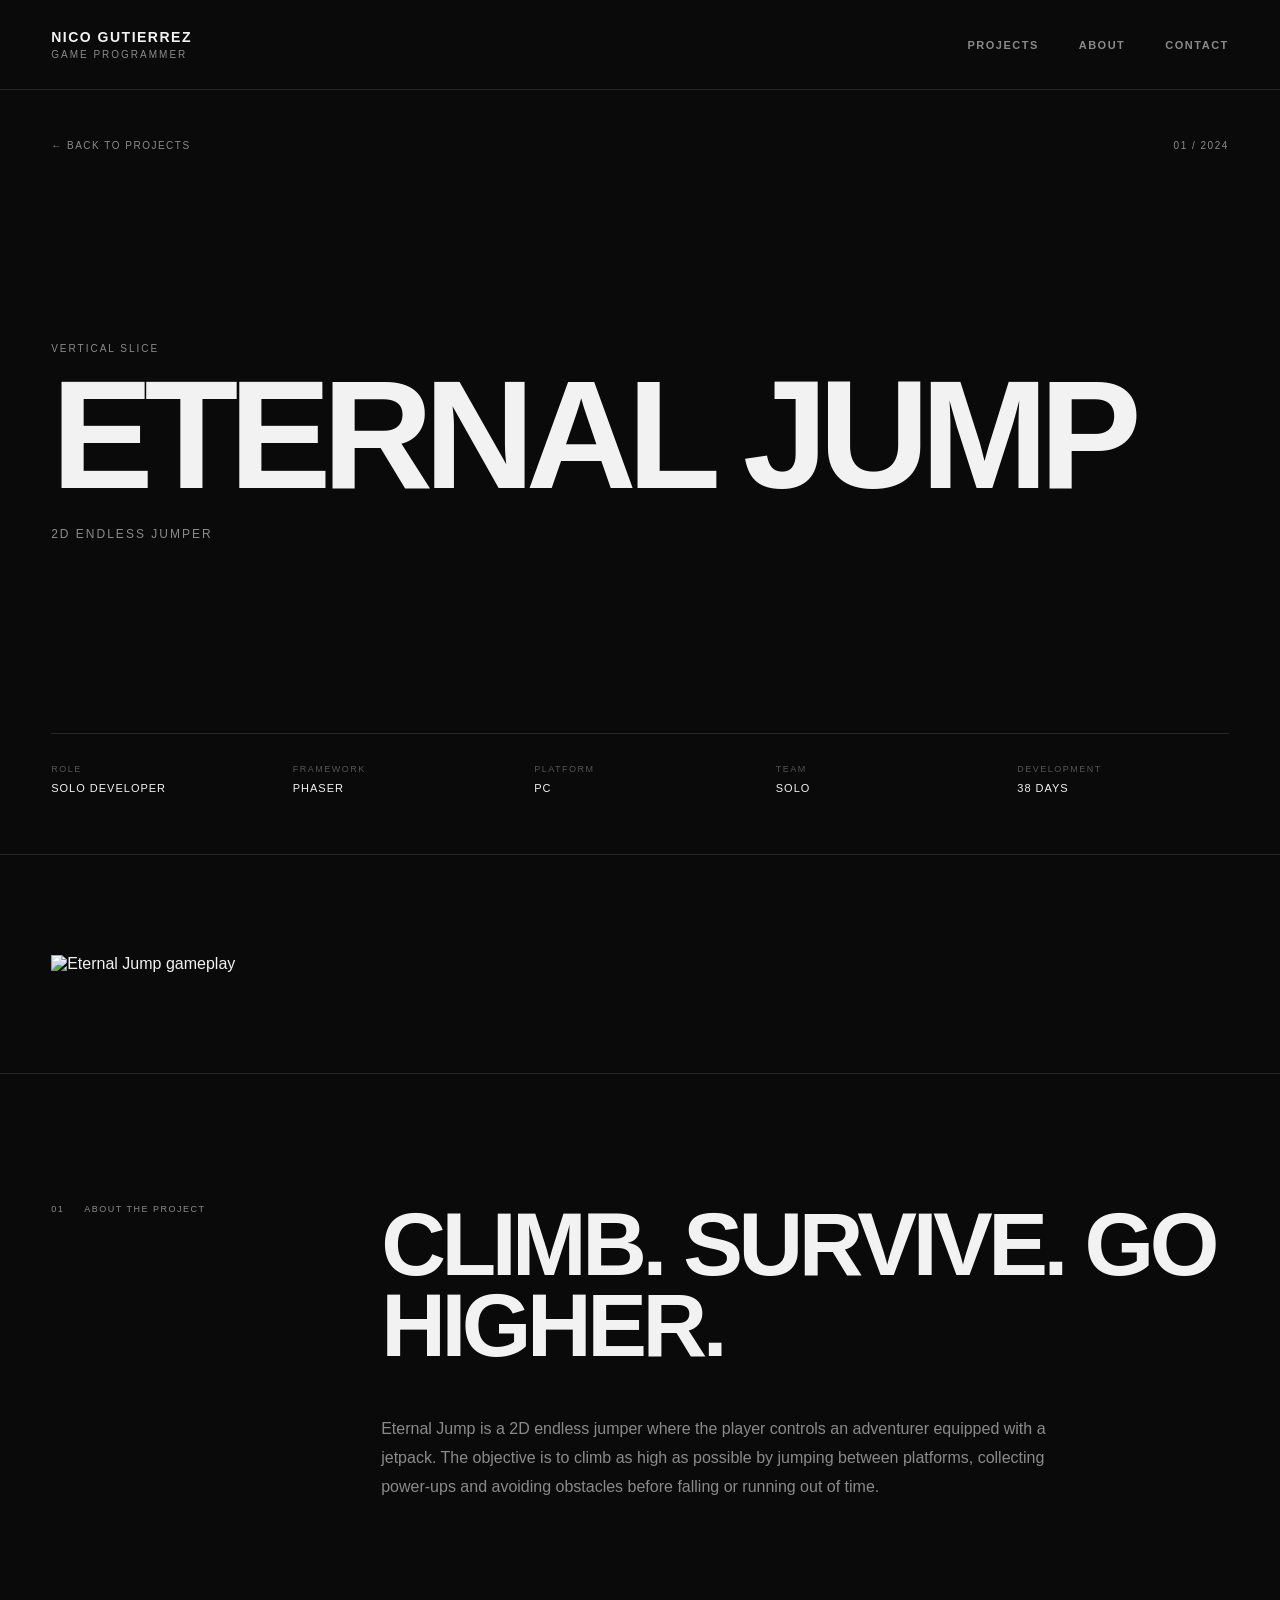
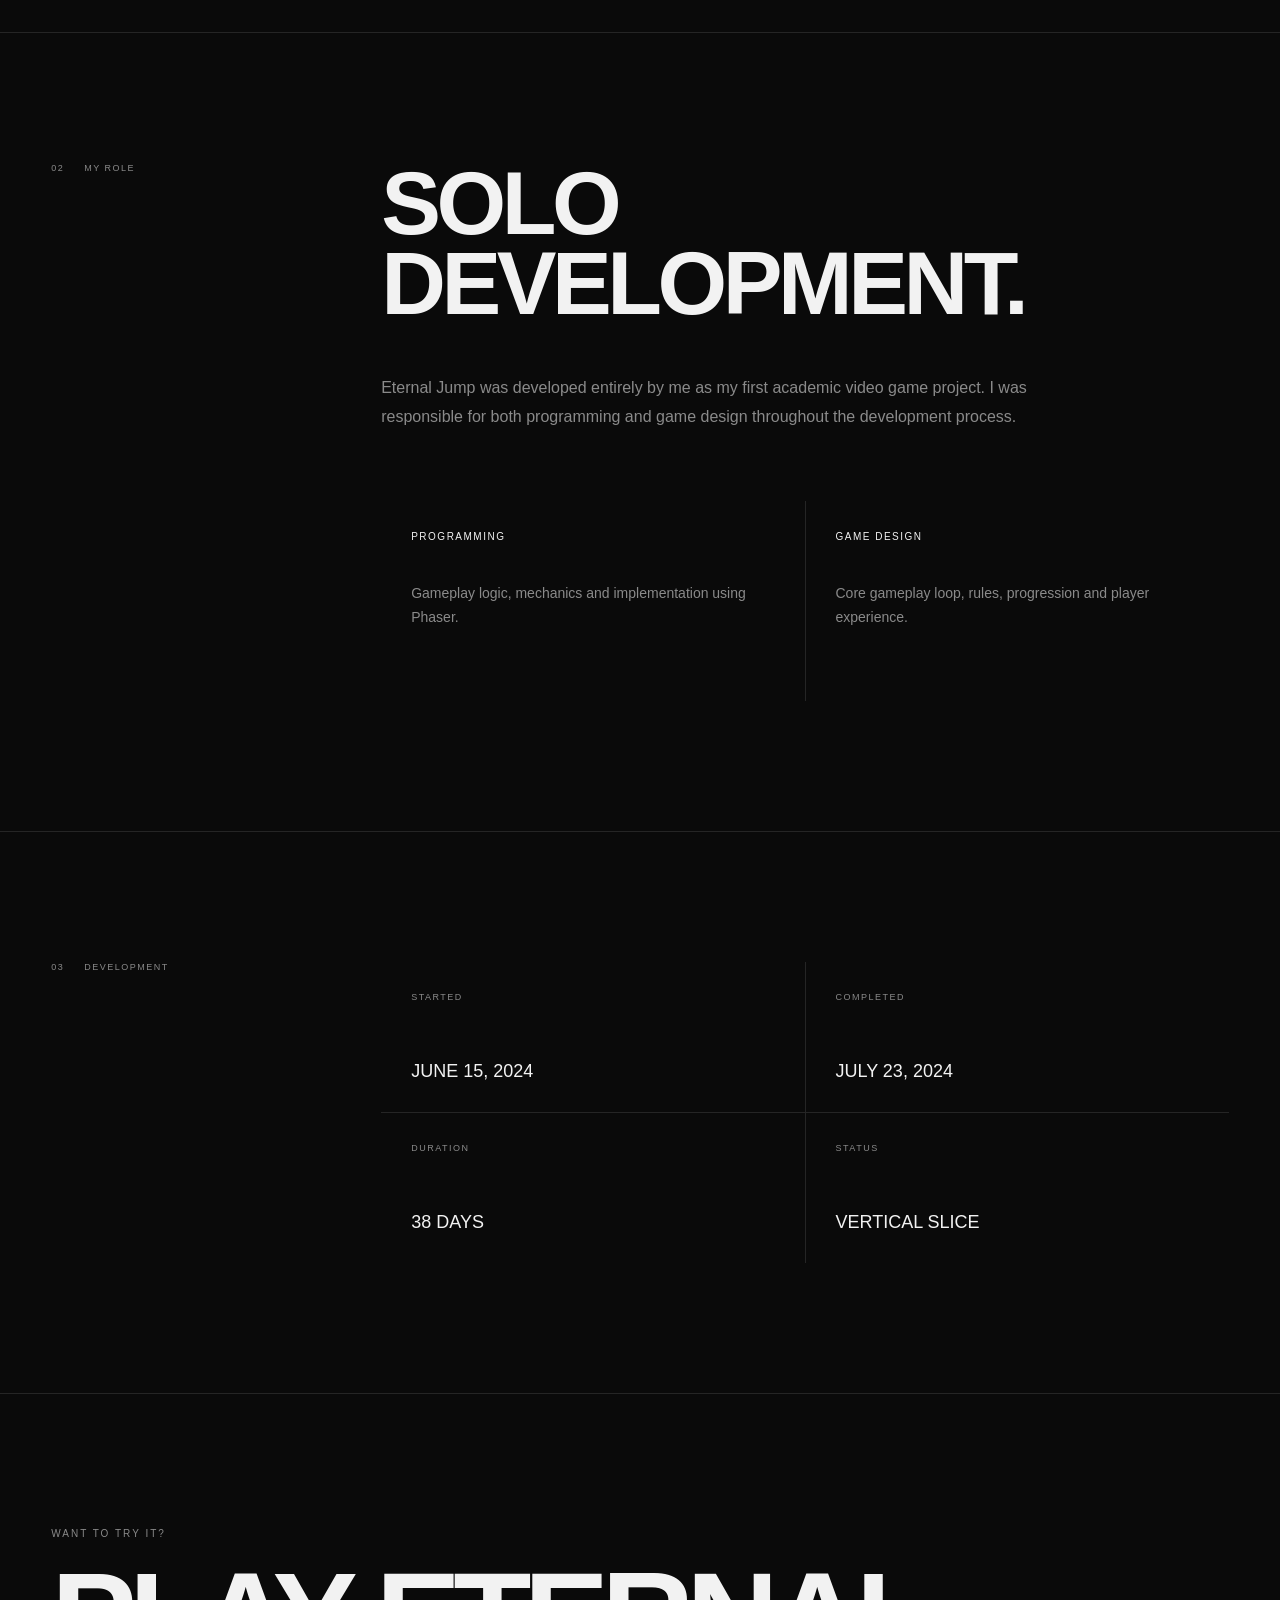
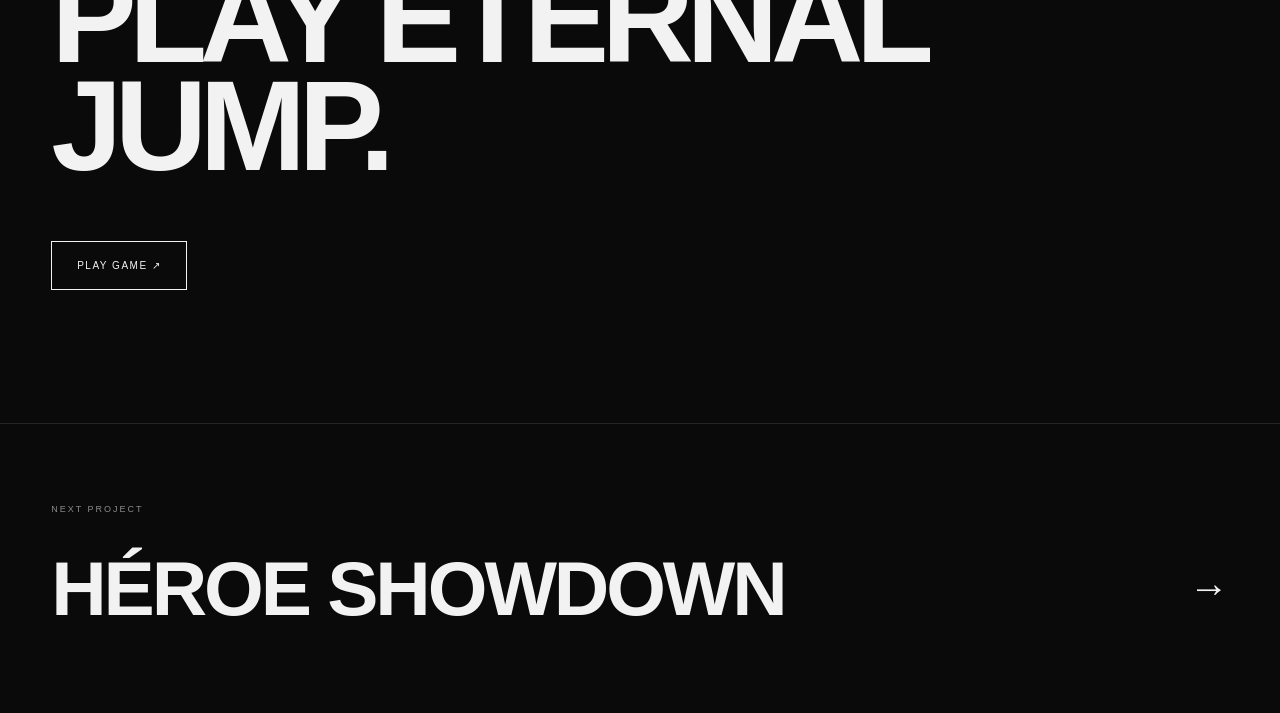
==== projects/eternal-jump.html @ d1d68da2 "Avances de diseño del portfolio" ====
<!DOCTYPE html>
<html lang="en">

<head>
    <meta charset="UTF-8">

    <meta
        name="viewport"
        content="width=device-width, initial-scale=1.0"
    >

    <meta
        name="description"
        content="Eternal Jump - 2D endless jumper developed by Nicolas Gutierrez using Phaser."
    >

    <title>Eternal Jump — Nicolas Gutierrez</title>

    <link rel="stylesheet" href="../style.css">
</head>

<body>

    <header class="header">

        <a href="../index.html#hero" class="header__brand">
            <span class="header__name">NICO GUTIERREZ</span>
            <span class="header__role">GAME PROGRAMMER</span>
        </a>

        <nav class="header__nav">
            <a href="../index.html#projects">PROJECTS</a>
            <a href="../index.html#about">ABOUT</a>
            <a href="../index.html#contact">CONTACT</a>
        </nav>

    </header>


    <main class="project-page">

        <!-- PROJECT HERO -->
        <section class="project-hero">

            <div class="project-hero__top">

                <a href="../index.html#projects" class="project-hero__back">
                    ← BACK TO PROJECTS
                </a>

                <span>01 / 2024</span>

            </div>


            <div class="project-hero__heading">

                <div class="project-hero__status">
                    VERTICAL SLICE
                </div>

                <h1>ETERNAL JUMP</h1>

                <p>
                    2D ENDLESS JUMPER
                </p>

            </div>


            <div class="project-hero__info">

                <div>
                    <span>ROLE</span>
                    <strong>SOLO DEVELOPER</strong>
                </div>

                <div>
                    <span>FRAMEWORK</span>
                    <strong>PHASER</strong>
                </div>

                <div>
                    <span>PLATFORM</span>
                    <strong>PC</strong>
                </div>

                <div>
                    <span>TEAM</span>
                    <strong>SOLO</strong>
                </div>

                <div>
                    <span>DEVELOPMENT</span>
                    <strong>38 DAYS</strong>
                </div>

            </div>

        </section>


        <!-- GAMEPLAY -->
        <section class="project-media">

            <img
                src="../images/eternal-jump.gif"
                alt="Eternal Jump gameplay"
            >

        </section>


        <!-- ABOUT -->
        <section class="project-section">

            <div class="project-section__label">
                <span>01</span>
                <p>ABOUT THE PROJECT</p>
            </div>

            <div class="project-section__content">

                <h2>
                    CLIMB.
                    SURVIVE.
                    GO HIGHER.
                </h2>

                <p>
                    Eternal Jump is a 2D endless jumper where the player
                    controls an adventurer equipped with a jetpack.
                    The objective is to climb as high as possible by
                    jumping between platforms, collecting power-ups
                    and avoiding obstacles before falling or running
                    out of time.
                </p>

            </div>

        </section>


        <!-- MY ROLE -->
        <section class="project-section">

            <div class="project-section__label">
                <span>02</span>
                <p>MY ROLE</p>
            </div>

            <div class="project-section__content">

                <h2>
                    SOLO
                    DEVELOPMENT.
                </h2>

                <p>
                    Eternal Jump was developed entirely by me as my first
                    academic video game project. I was responsible for
                    both programming and game design throughout the
                    development process.
                </p>

                <div class="project-role-grid">

                    <div class="project-role-card">
                        <span>PROGRAMMING</span>
                        <p>
                            Gameplay logic, mechanics and implementation
                            using Phaser.
                        </p>
                    </div>

                    <div class="project-role-card">
                        <span>GAME DESIGN</span>
                        <p>
                            Core gameplay loop, rules, progression and
                            player experience.
                        </p>
                    </div>

                </div>

            </div>

        </section>


        <!-- DEVELOPMENT -->
        <section class="project-section">

            <div class="project-section__label">
                <span>03</span>
                <p>DEVELOPMENT</p>
            </div>

            <div class="project-section__content">

                <div class="project-development">

                    <div>
                        <span>STARTED</span>
                        <strong>JUNE 15, 2024</strong>
                    </div>

                    <div>
                        <span>COMPLETED</span>
                        <strong>JULY 23, 2024</strong>
                    </div>

                    <div>
                        <span>DURATION</span>
                        <strong>38 DAYS</strong>
                    </div>

                    <div>
                        <span>STATUS</span>
                        <strong>VERTICAL SLICE</strong>
                    </div>

                </div>

            </div>

        </section>


        <!-- PLAY -->
        <section class="project-play">

            <span>WANT TO TRY IT?</span>

            <h2>
                PLAY
                ETERNAL JUMP.
            </h2>

            <a
                href="https://nicogutierrez01.github.io/TpFinal-Eternal-Jump/"
                class="project-play__button"
                target="_blank"
                rel="noopener noreferrer"
            >
                PLAY GAME ↗
            </a>

        </section>


        <!-- NEXT PROJECT -->
        <section class="project-next">

            <span>NEXT PROJECT</span>

            <a href="hero-showdown.html">
                <strong>HÉROE SHOWDOWN</strong>
                <span>→</span>
            </a>

        </section>

    </main>


    <script src="../script.js"></script>

</body>

</html>
---- style.css ----
* {
    margin: 0;
    padding: 0;
    box-sizing: border-box;
}

html { 
    scroll-behavior: smooth;
}

img,
video {
    display: block;
    max-width: 100%;
}

a {
    color: inherit;
    text-decoration: none;
}

button,
input,
textarea {
    font: inherit;
}

:root {
    --color-bg: #0a0a0a;
    --color-text: #f2f2f2;
    --color-muted: #8a8a8a;
    --color-line: #252525;
}

/* BODY */

body {
    min-height: 100vh;

    background-color: var(--color-bg);
    color: var(--color-text);

    font-family: Arial, Helvetica, sans-serif;
}


/* HEADER */

.header {
    position: fixed;
    top: 0;
    left: 0;

    width: 100%;
    height: 90px;

    display: flex;
    justify-content: space-between;
    align-items: center;

    padding: 0 4vw;

    background-color: rgba(10, 10, 10, 0.9);

    border-bottom: 1px solid var(--color-line);

    z-index: 1000;
}


/* BRAND */

.header__brand {
    display: flex;
    flex-direction: column;

    gap: 4px;
}

.header__name {
    font-size: 14px;
    font-weight: 700;

    letter-spacing: 1.5px;
}

.header__role {
    font-size: 10px;

    color: var(--color-muted);

    letter-spacing: 2px;
}


/* NAVIGATION */

.header__nav {
    display: flex;
    align-items: center;

    gap: 40px;
}

.header__nav a {
    position: relative;

    font-size: 11px;
    font-weight: 600;

    letter-spacing: 1.5px;

    color: var(--color-muted);

    transition:
        color 0.25s ease;
}

.header__nav a:hover {
    color: var(--color-text);
}

.header__nav a::after {
    content: "";

    position: absolute;

    left: 0;
    bottom: -8px;

    width: 0;
    height: 1px;

    background-color: var(--color-text);

    transition: width 0.25s ease;
}

.header__nav a:hover::after {
    width: 100%;
}

/* HERO */

.hero {
    min-height: 100vh;

    display: flex;
    flex-direction: column;
    justify-content: space-between;

    padding: 130px 4vw 40px;
}


/* HERO TOP */

.hero__top {
    display: flex;
    justify-content: space-between;
    align-items: center;

    font-size: 10px;
    letter-spacing: 1.5px;

    color: var(--color-muted);
}

.hero__status {
    display: flex;
    align-items: center;

    gap: 8px;
}

.hero__status-dot {
    width: 6px;
    height: 6px;

    border-radius: 50%;

    background-color: #ffffff;
}


/* HERO MAIN */

.hero__main {
    display: flex;
    flex-direction: column;

    gap: 18px;
}

.hero__intro {
    font-size: 11px;

    letter-spacing: 2px;

    color: var(--color-muted);
}

.hero__title {
    display: flex;
    flex-direction: column;

    font-size: clamp(70px, 12vw, 180px);

    font-weight: 700;

    line-height: 0.82;

    letter-spacing: -0.06em;
}

.hero__title span {
    display: block;
}


/* HERO BOTTOM */

.hero__bottom {
    display: flex;
    justify-content: space-between;
    align-items: flex-end;

    gap: 40px;
}

.hero__description {
    max-width: 420px;

    font-size: 14px;
    line-height: 1.6;

    color: var(--color-muted);
}

.hero__scroll {
    display: flex;
    align-items: center;

    gap: 14px;

    font-size: 11px;
    font-weight: 600;

    letter-spacing: 1.5px;
}

.hero__arrow {
    font-size: 18px;

    transition: transform 0.25s ease;
}

.hero__scroll:hover .hero__arrow {
    transform: translateY(5px);
}

/* PROJECTS */

.projects {
    padding: 140px 4vw;
}

.projects__header {
    max-width: 800px;

    margin-bottom: 120px;
}

.projects__header > span {
    display: block;

    margin-bottom: 20px;

    font-size: 10px;

    letter-spacing: 2px;

    color: var(--color-muted);
}

.projects__header h2 {
    font-size: clamp(50px, 8vw, 120px);

    line-height: 0.9;

    letter-spacing: -0.05em;

    margin-bottom: 35px;
}

.projects__header p {
    max-width: 560px;

    font-size: 15px;

    line-height: 1.7;

    color: var(--color-muted);
}


/* TIMELINE */

.timeline {
    position: relative;

    max-width: 1500px;

    margin: 0 auto;
}


/* YEAR */

.timeline__year {
    display: grid;

    grid-template-columns: 180px 1fr;

    align-items: end;

    margin: 120px 0 50px;

    padding-bottom: 20px;

    border-bottom: 1px solid var(--color-line);
}

.timeline__year:first-child {
    margin-top: 0;
}

.timeline__year span {
    font-size: 42px;

    font-weight: 700;

    letter-spacing: -0.04em;
}

.timeline__year p {
    font-size: 10px;

    letter-spacing: 2px;

    color: var(--color-muted);
}


/* PROJECT */

.project {
    position: relative;

    display: grid;

    grid-template-columns: 180px 1fr;

    padding-bottom: 100px;
}


/* LINE */

.project__line {
    position: relative;

    display: flex;

    justify-content: center;
}

.project__line::after {
    content: "";

    position: absolute;

    top: 0;

    width: 1px;
    height: 100%;

    background-color: var(--color-line);
}

.project__dot {
    position: relative;

    z-index: 2;

    width: 9px;
    height: 9px;

    margin-top: 6px;

    border-radius: 50%;

    background-color: var(--color-text);
}


/* CONTENT */

.project__content {
    padding-left: 50px;
}

.project__meta {
    display: flex;

    justify-content: space-between;

    align-items: center;

    margin-bottom: 20px;

    font-size: 10px;

    letter-spacing: 1.5px;

    color: var(--color-muted);
}

.project__title {
    font-size: clamp(45px, 7vw, 110px);

    line-height: 0.9;

    letter-spacing: -0.05em;

    margin-bottom: 25px;
}

.project__info {
    display: flex;

    gap: 30px;

    margin-bottom: 35px;

    font-size: 11px;

    letter-spacing: 1.4px;

    color: var(--color-muted);
}


/* PREVIEW */

.project__preview {
    position: relative;

    overflow: hidden;

    width: 100%;

    aspect-ratio: 16 / 7;

    margin-bottom: 25px;

    background-color: #111111;
}

.project__placeholder {
    width: 100%;
    height: 100%;

    display: flex;

    align-items: center;
    justify-content: center;

    font-size: 11px;

    letter-spacing: 2px;

    color: #444444;

    transition:
        transform 0.5s ease,
        background-color 0.5s ease;
}

.project:hover .project__placeholder {
    transform: scale(1.02);

    background-color: #151515;
}

.project__preview img {
    width: 100%;
    height: 100%;

    object-fit: cover;

    transition: transform 0.6s ease;
}

.project:hover .project__preview img {
    transform: scale(1.025);
}

/* PROJECT LINK */

.project__link {
    display: inline-flex;

    align-items: center;

    gap: 12px;

    font-size: 11px;

    font-weight: 600;

    letter-spacing: 1.5px;
}

.project__link span {
    transition: transform 0.25s ease;
}

.project__link:hover span {
    transform: translate(4px, -4px);
}

/* PROJECT FOOTER */

.project__footer {
    display: flex;

    justify-content: space-between;
    align-items: flex-end;

    gap: 40px;
}

.project__details {
    display: flex;

    gap: 40px;
}

.project__details span {
    display: flex;
    flex-direction: column;

    gap: 7px;

    font-size: 10px;

    letter-spacing: 1px;

    color: var(--color-muted);
}

.project__details strong {
    font-size: 9px;

    font-weight: 500;

    letter-spacing: 1.5px;

    color: #555555;
}


/* ACTIVE PROJECT */

.project__status {
    display: flex;

    align-items: center;

    gap: 8px;
}

.project__status-dot {
    width: 6px;
    height: 6px;

    border-radius: 50%;

    background-color: var(--color-text);

    animation: project-status 1.8s infinite;
}

@keyframes project-status {

    0%,
    100% {
        opacity: 1;
    }

    50% {
        opacity: 0.3;
    }

}

/* =========================================================
   PROJECT PAGE
========================================================= */

.project-page {
    padding-top: 90px;
}


/* PROJECT HERO */

.project-hero {
    min-height: 85vh;

    display: flex;
    flex-direction: column;
    justify-content: space-between;

    padding: 50px 4vw 60px;

    border-bottom: 1px solid var(--color-line);
}

.project-hero__top {
    display: flex;
    justify-content: space-between;
    align-items: center;

    font-size: 10px;
    letter-spacing: 1.5px;

    color: var(--color-muted);
}

.project-hero__back {
    transition: color 0.25s ease;
}

.project-hero__back:hover {
    color: var(--color-text);
}


/* TITLE */

.project-hero__heading {
    margin: 100px 0;
}

.project-hero__status {
    margin-bottom: 20px;

    font-size: 10px;
    letter-spacing: 2px;

    color: var(--color-muted);
}

.project-hero__heading h1 {
    max-width: 1400px;

    font-size: clamp(70px, 12vw, 190px);

    line-height: 0.8;

    letter-spacing: -0.06em;
}

.project-hero__heading p {
    margin-top: 30px;

    font-size: 12px;

    letter-spacing: 2px;

    color: var(--color-muted);
}


/* PROJECT INFO */

.project-hero__info {
    display: grid;

    grid-template-columns: repeat(5, 1fr);

    gap: 30px;

    padding-top: 30px;

    border-top: 1px solid var(--color-line);
}

.project-hero__info div {
    display: flex;
    flex-direction: column;

    gap: 8px;
}

.project-hero__info span {
    font-size: 9px;

    letter-spacing: 1.5px;

    color: #555555;
}

.project-hero__info strong {
    font-size: 11px;

    font-weight: 500;

    letter-spacing: 1px;
}


/* GAMEPLAY */

.project-media {
    padding: 100px 4vw;
}

.project-media img {
    width: 100%;

    max-height: 850px;

    object-fit: cover;
}


/* CONTENT SECTIONS */

.project-section {
    display: grid;

    grid-template-columns: 250px 1fr;

    gap: 80px;

    padding: 130px 4vw;

    border-top: 1px solid var(--color-line);
}

.project-section__label {
    display: flex;

    gap: 20px;

    font-size: 9px;

    letter-spacing: 1.5px;

    color: var(--color-muted);
}

.project-section__content {
    max-width: 1000px;
}

.project-section__content h2 {
    max-width: 900px;

    margin-bottom: 50px;

    font-size: clamp(45px, 7vw, 110px);

    line-height: 0.9;

    letter-spacing: -0.05em;
}

.project-section__content > p {
    max-width: 700px;

    font-size: 16px;

    line-height: 1.8;

    color: var(--color-muted);
}


/* ROLE */

.project-role-grid {
    display: grid;

    grid-template-columns: repeat(2, 1fr);

    gap: 1px;

    margin-top: 70px;

    background-color: var(--color-line);
}

.project-role-card {
    min-height: 200px;

    padding: 30px;

    background-color: var(--color-bg);
}

.project-role-card span {
    display: block;

    margin-bottom: 40px;

    font-size: 10px;

    letter-spacing: 1.5px;
}

.project-role-card p {
    max-width: 350px;

    font-size: 14px;

    line-height: 1.7;

    color: var(--color-muted);
}


/* DEVELOPMENT INFO */

.project-development {
    display: grid;

    grid-template-columns: repeat(2, 1fr);

    gap: 1px;

    background-color: var(--color-line);
}

.project-development div {
    min-height: 150px;

    display: flex;
    flex-direction: column;
    justify-content: space-between;

    padding: 30px;

    background-color: var(--color-bg);
}

.project-development span {
    font-size: 9px;

    letter-spacing: 1.5px;

    color: var(--color-muted);
}

.project-development strong {
    font-size: 18px;

    font-weight: 500;
}


/* PLAY */

.project-play {
    min-height: 70vh;

    display: flex;
    flex-direction: column;
    justify-content: center;
    align-items: flex-start;

    padding: 120px 4vw;

    border-top: 1px solid var(--color-line);
}

.project-play > span:first-child {
    margin-bottom: 25px;

    font-size: 10px;

    letter-spacing: 2px;

    color: var(--color-muted);
}

.project-play h2 {
    max-width: 1000px;

    margin-bottom: 60px;

    font-size: clamp(60px, 10vw, 150px);

    line-height: 0.85;

    letter-spacing: -0.06em;
}

.project-play__button {
    display: inline-flex;

    padding: 18px 25px;

    border: 1px solid var(--color-text);

    font-size: 10px;

    letter-spacing: 1.5px;
}

.project-play__button--disabled {
    color: var(--color-muted);

    border-color: var(--color-line);

    cursor: default;
}


/* NEXT PROJECT */

.project-next {
    padding: 80px 4vw;

    border-top: 1px solid var(--color-line);
}

.project-next > span {
    display: block;

    margin-bottom: 30px;

    font-size: 9px;

    letter-spacing: 2px;

    color: var(--color-muted);
}

.project-next a {
    display: flex;

    justify-content: space-between;
    align-items: center;
}

.project-next strong {
    font-size: clamp(35px, 6vw, 90px);

    font-weight: 600;

    letter-spacing: -0.04em;
}

.project-next a > span {
    font-size: 40px;

    transition: transform 0.3s ease;
}

.project-next a:hover > span {
    transform: translateX(10px);
}

/* =========================================================
   PROJECT TEAM
========================================================= */

.project-team {
    margin-top: 60px;

    border-top: 1px solid var(--color-line);
}

.project-team__member {
    display: flex;
    justify-content: space-between;
    align-items: center;

    gap: 30px;

    padding: 30px 0;

    border-bottom: 1px solid var(--color-line);
}

.project-team__member span {
    font-size: 14px;

    font-weight: 600;

    letter-spacing: 1px;
}

.project-team__member p {
    font-size: 11px;

    letter-spacing: 1.2px;

    color: var(--color-muted);
}


/* =========================================================
   PROJECT VIDEO
========================================================= */

.project-video {
    width: 100%;

    aspect-ratio: 16 / 9;

    overflow: hidden;

    background-color: #111111;
}

.project-video__placeholder {
    width: 100%;
    height: 100%;

    display: flex;

    align-items: center;
    justify-content: center;

    font-size: 11px;

    letter-spacing: 2px;

    color: #444444;
}

.project-video iframe {
    width: 100%;
    height: 100%;

    border: 0;
}

/* =========================================================
   ACTIVE PROJECT
========================================================= */

.project-hero__status--active {
    display: flex;
    align-items: center;

    gap: 10px;
}


/* OUT-VOID DEVELOPMENT PREVIEW */

.project-coming-soon {
    min-height: 600px;

    display: flex;
    flex-direction: column;
    justify-content: center;

    padding: 6vw;

    border: 1px solid var(--color-line);

    background-color: #0d0d0d;
}

.project-coming-soon > span {
    margin-bottom: 30px;

    font-size: 10px;

    letter-spacing: 2px;

    color: var(--color-muted);
}

.project-coming-soon h2 {
    max-width: 1000px;

    margin-bottom: 40px;

    font-size: clamp(55px, 9vw, 140px);

    line-height: 0.85;

    letter-spacing: -0.06em;
}

.project-coming-soon p {
    max-width: 550px;

    font-size: 15px;

    line-height: 1.7;

    color: var(--color-muted);
}

/* =========================================================
   ABOUT
========================================================= */

.about {
    padding: 150px 4vw;

    border-top: 1px solid var(--color-line);
}


/* HEADER */

.about__header {
    margin-bottom: 120px;
}

.about__header > span {
    display: block;

    margin-bottom: 25px;

    font-size: 10px;

    letter-spacing: 2px;

    color: var(--color-muted);
}

.about__header h2 {
    max-width: 1200px;

    font-size: clamp(55px, 9vw, 140px);

    line-height: 0.85;

    letter-spacing: -0.06em;
}


/* CONTENT */

.about__content {
    display: grid;

    grid-template-columns: minmax(300px, 0.8fr) minmax(500px, 1.2fr);

    gap: 120px;
}


/* INTRO */

.about__intro {
    display: flex;

    flex-direction: column;

    gap: 30px;
}

.about__intro p {
    max-width: 600px;

    font-size: 16px;

    line-height: 1.8;

    color: var(--color-muted);
}

.about__intro p:first-child {
    font-size: 24px;

    line-height: 1.5;

    color: var(--color-text);
}


/* DETAILS */

.about__details {
    border-top: 1px solid var(--color-line);
}

.about__detail {
    display: grid;

    grid-template-columns: 140px 1fr;

    gap: 40px;

    padding: 30px 0;

    border-bottom: 1px solid var(--color-line);
}

.about__detail span {
    font-size: 9px;

    letter-spacing: 1.5px;

    color: var(--color-muted);
}

.about__detail strong {
    max-width: 600px;

    font-size: 13px;

    font-weight: 500;

    line-height: 1.6;

    letter-spacing: 1px;
}

/* =========================================================
   CONTACT
========================================================= */

.contact {
    padding: 150px 4vw 80px;

    border-top: 1px solid var(--color-line);
}


/* TOP */

.contact__top {
    max-width: 1200px;

    margin-bottom: 120px;
}

.contact__top > span {
    display: block;

    margin-bottom: 25px;

    font-size: 10px;

    letter-spacing: 2px;

    color: var(--color-muted);
}

.contact__top h2 {
    max-width: 1200px;

    margin-bottom: 40px;

    font-size: clamp(65px, 11vw, 170px);

    line-height: 0.82;

    letter-spacing: -0.06em;
}

.contact__top p {
    max-width: 500px;

    font-size: 15px;

    line-height: 1.7;

    color: var(--color-muted);
}


/* LINKS */

.contact__links {
    border-top: 1px solid var(--color-line);
}

.contact__link {
    display: grid;

    grid-template-columns: 150px 1fr auto;

    align-items: center;

    gap: 40px;

    padding: 35px 0;

    border-bottom: 1px solid var(--color-line);
}

.contact__link > span:first-child {
    font-size: 9px;

    letter-spacing: 1.5px;

    color: var(--color-muted);
}

.contact__link strong {
    font-size: clamp(18px, 2vw, 30px);

    font-weight: 500;

    letter-spacing: -0.02em;
}

.contact__arrow {
    font-size: 22px;

    transition: transform 0.25s ease;
}

.contact__link:hover .contact__arrow {
    transform: translate(5px, -5px);
}

/* =========================================================
   FOOTER
========================================================= */

.footer {
    display: flex;
    justify-content: space-between;
    align-items: center;

    gap: 30px;

    padding: 30px 4vw;

    border-top: 1px solid var(--color-line);

    font-size: 9px;

    letter-spacing: 1.5px;

    color: var(--color-muted);
}

.footer a {
    transition: color 0.25s ease;
}

.footer a:hover {
    color: var(--color-text);
}

@media (max-width: 768px) {

    .header {
        height: 75px;

        padding: 0 20px;
    }

    .header__nav {
        gap: 18px;
    }

    .header__nav a {
        font-size: 9px;
    }

    .header__role {
        display: none;
    }


    /* HERO */

    .hero {
        padding: 110px 20px 30px;
    }

    .hero__top {
        font-size: 8px;
    }

    .hero__title {
        font-size: clamp(58px, 18vw, 100px);

        line-height: 0.88;
    }

    .hero__bottom {
        flex-direction: column;
        align-items: flex-start;

        gap: 30px;
    }

    .projects {
    padding: 100px 20px;
    }

    .projects__header {
        margin-bottom: 80px;
    }

    .timeline__year {
        grid-template-columns: 80px 1fr;

        margin-top: 90px;
    }

    .timeline__year span {
        font-size: 28px;
    }

    .project {
        grid-template-columns: 40px 1fr;

        padding-bottom: 80px;
    }

    .project__content {
        padding-left: 20px;
    }

    .project__meta {
        gap: 15px;
    }

    .project__title {
        font-size: clamp(42px, 14vw, 80px);
    }

    .project__info {
        flex-direction: column;

        gap: 8px;
    }

    .project__preview {
        aspect-ratio: 16 / 9;
    }

    /* PROJECT PAGE */

    .project-page {
        padding-top: 75px;
    }

    .project-hero {
        min-height: auto;

        padding: 40px 20px;
    }

    .project-hero__heading {
        margin: 100px 0;
    }

    .project-hero__heading h1 {
        font-size: clamp(60px, 18vw, 110px);
    }

    .project-hero__info {
        grid-template-columns: repeat(2, 1fr);

        gap: 30px;
    }

    .project-media {
        padding: 60px 20px;
    }

    .project-section {
        grid-template-columns: 1fr;

        gap: 50px;

        padding: 90px 20px;
    }

    .project-role-grid {
        grid-template-columns: 1fr;
    }

    .project-development {
        grid-template-columns: 1fr;
    }

    .project-play {
        padding: 100px 20px;
    }

    .project-next {
        padding: 60px 20px;
    }

    .project-team__member {
    flex-direction: column;
    align-items: flex-start;

    gap: 10px;
    }

    .project-coming-soon {
    min-height: 450px;

    padding: 40px 25px;
    }

    /* ABOUT */

    .about {
        padding: 100px 20px;
    }

    .about__header {
        margin-bottom: 70px;
    }

    .about__content {
        grid-template-columns: 1fr;

        gap: 70px;
    }

    .about__intro p:first-child {
        font-size: 20px;
    }

    .about__detail {
        grid-template-columns: 1fr;

        gap: 12px;
    }

    /* CONTACT */

    .contact {
        padding: 100px 20px 60px;
    }

    .contact__top {
        margin-bottom: 70px;
    }

    .contact__link {
        grid-template-columns: 1fr auto;

        gap: 10px 20px;

        padding: 25px 0;
    }

    .contact__link > span:first-child {
        grid-column: 1 / -1;
    }

    .contact__link strong {
        font-size: 18px;
    }
    
    .footer {
    flex-direction: column;

    align-items: flex-start;

    padding: 30px 20px;
    }
}
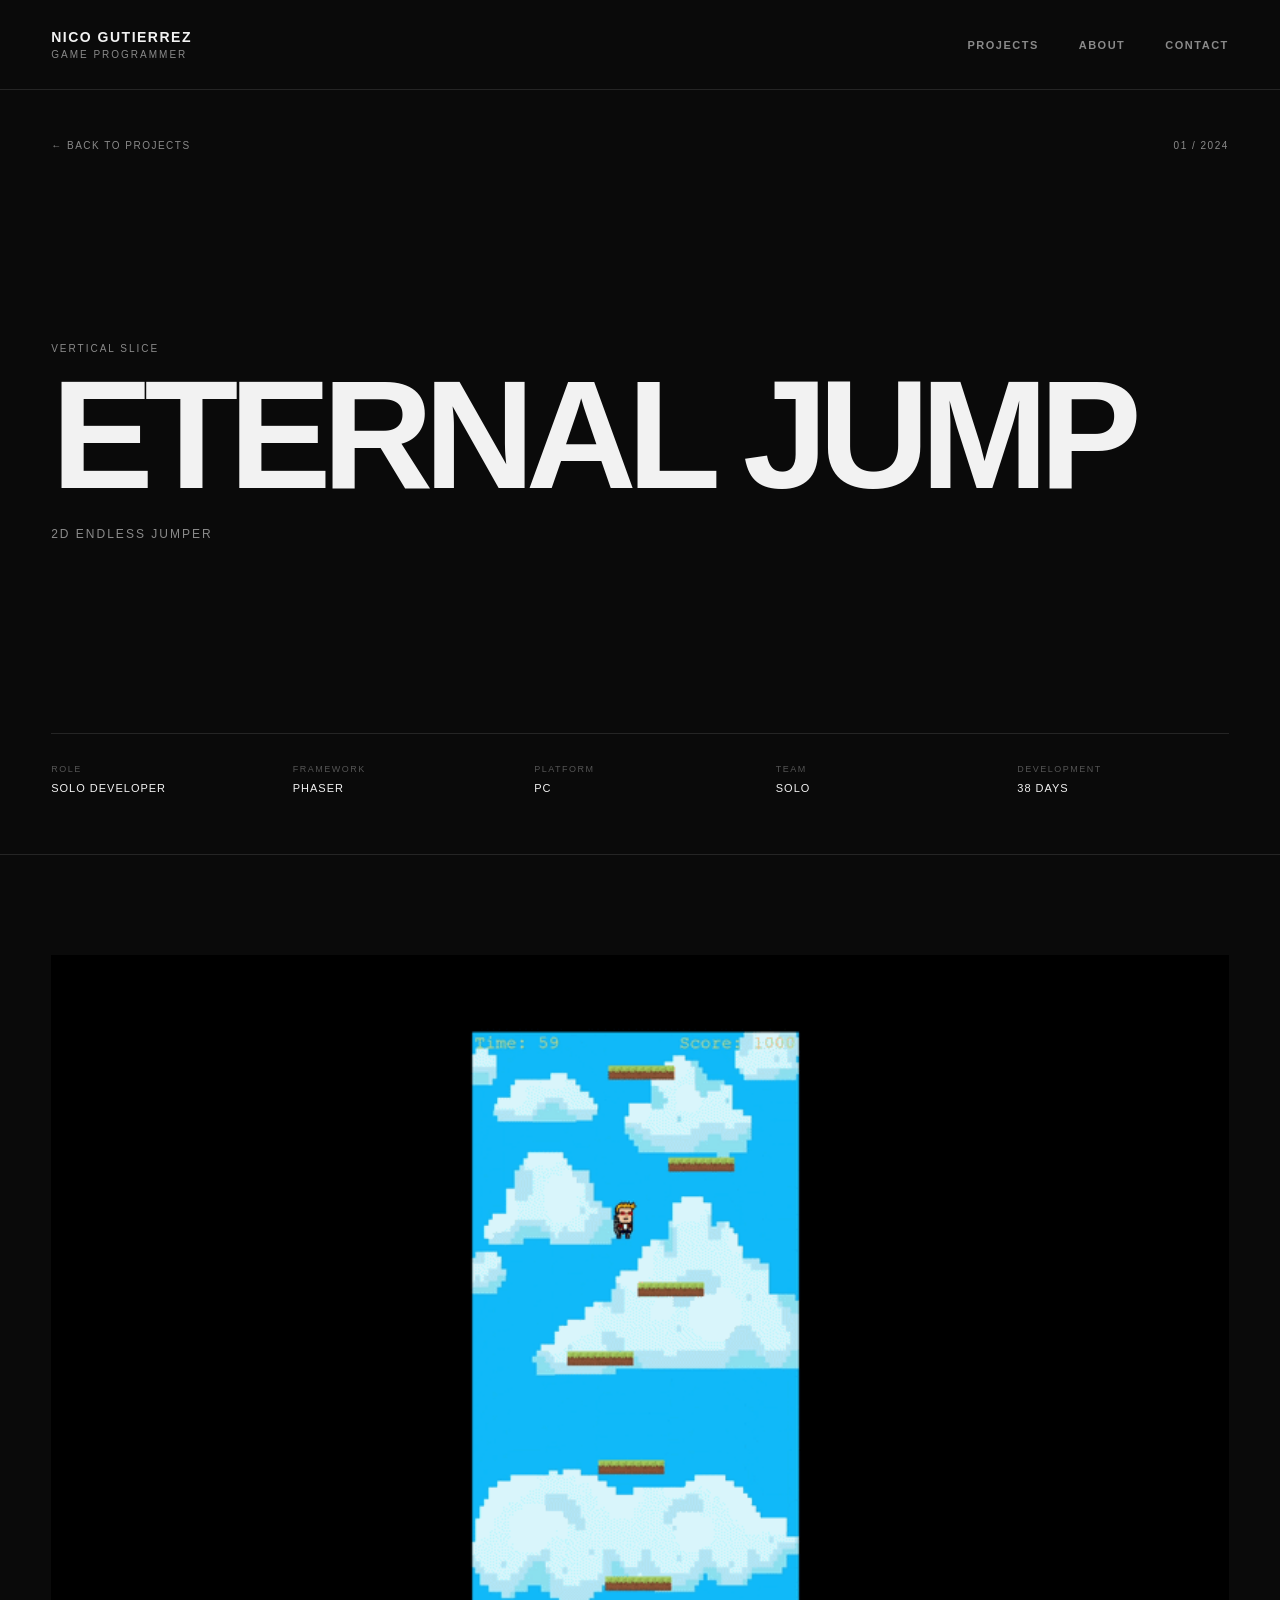
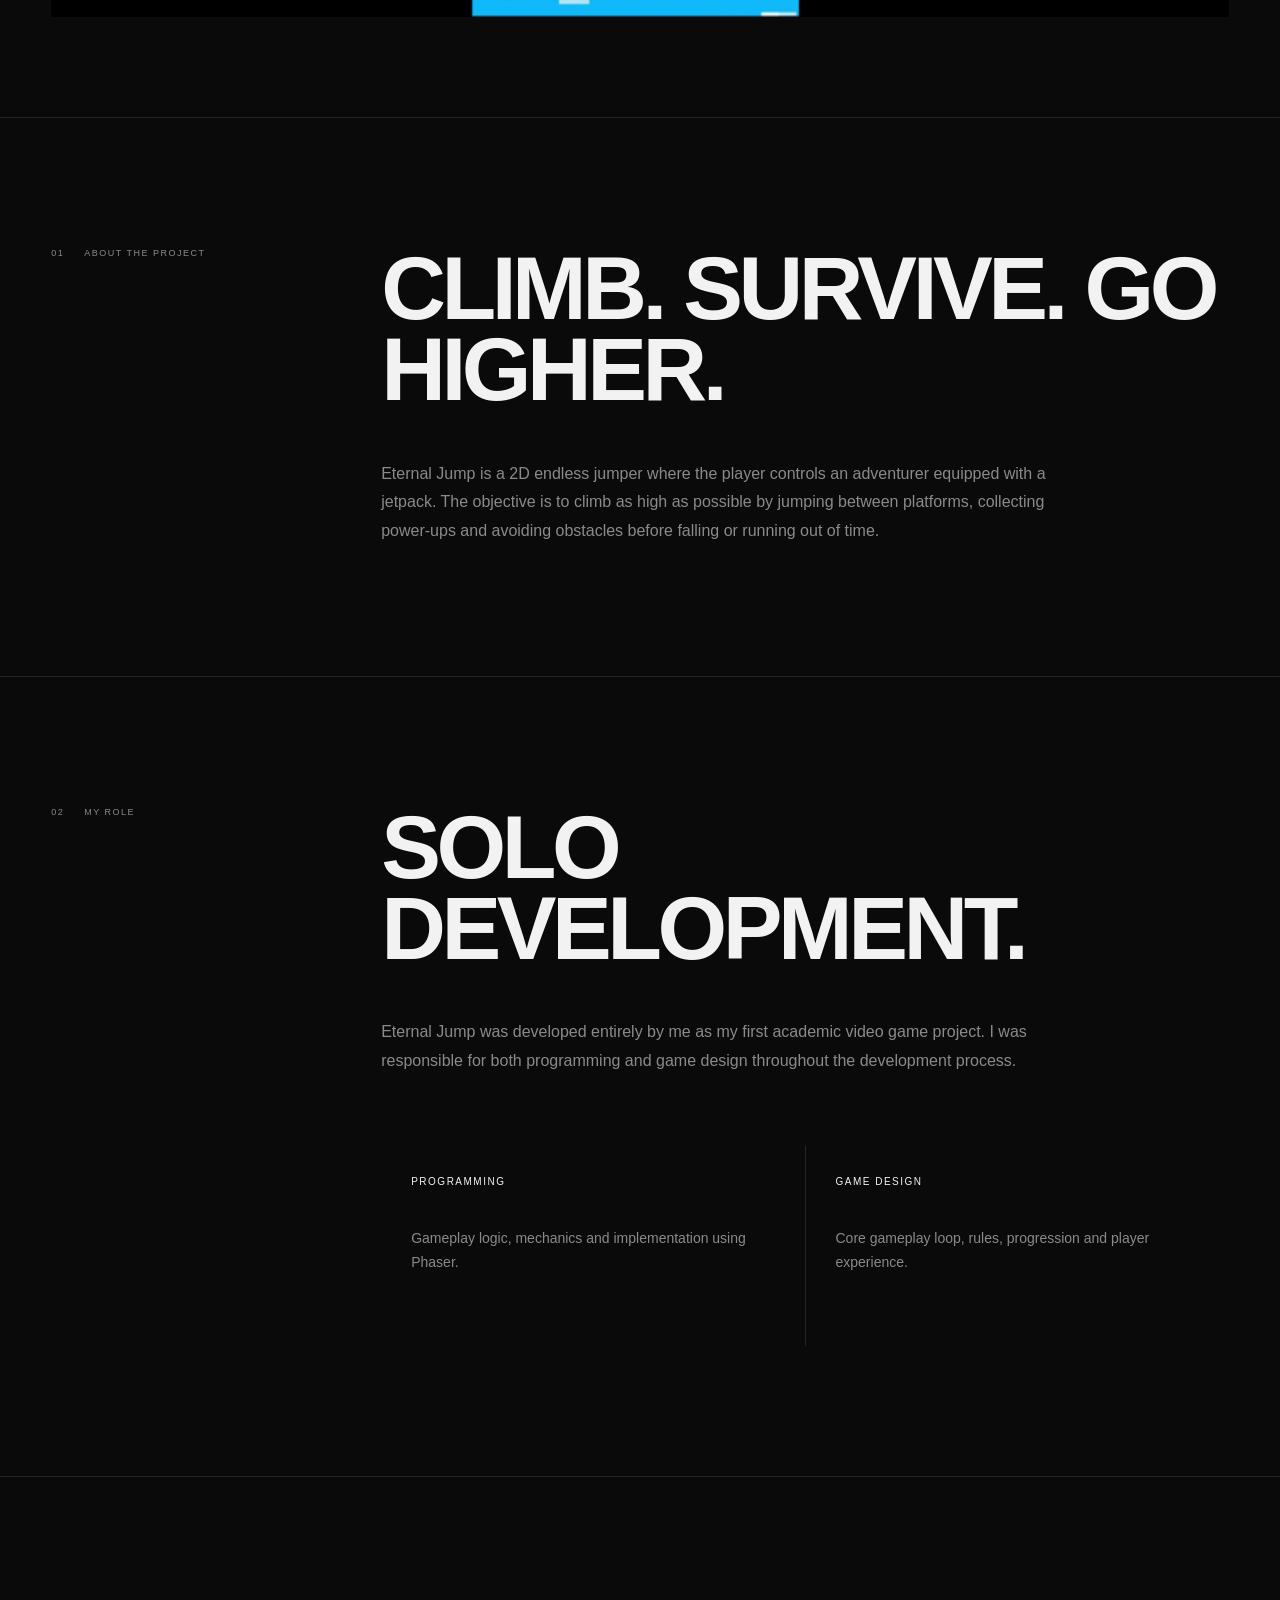
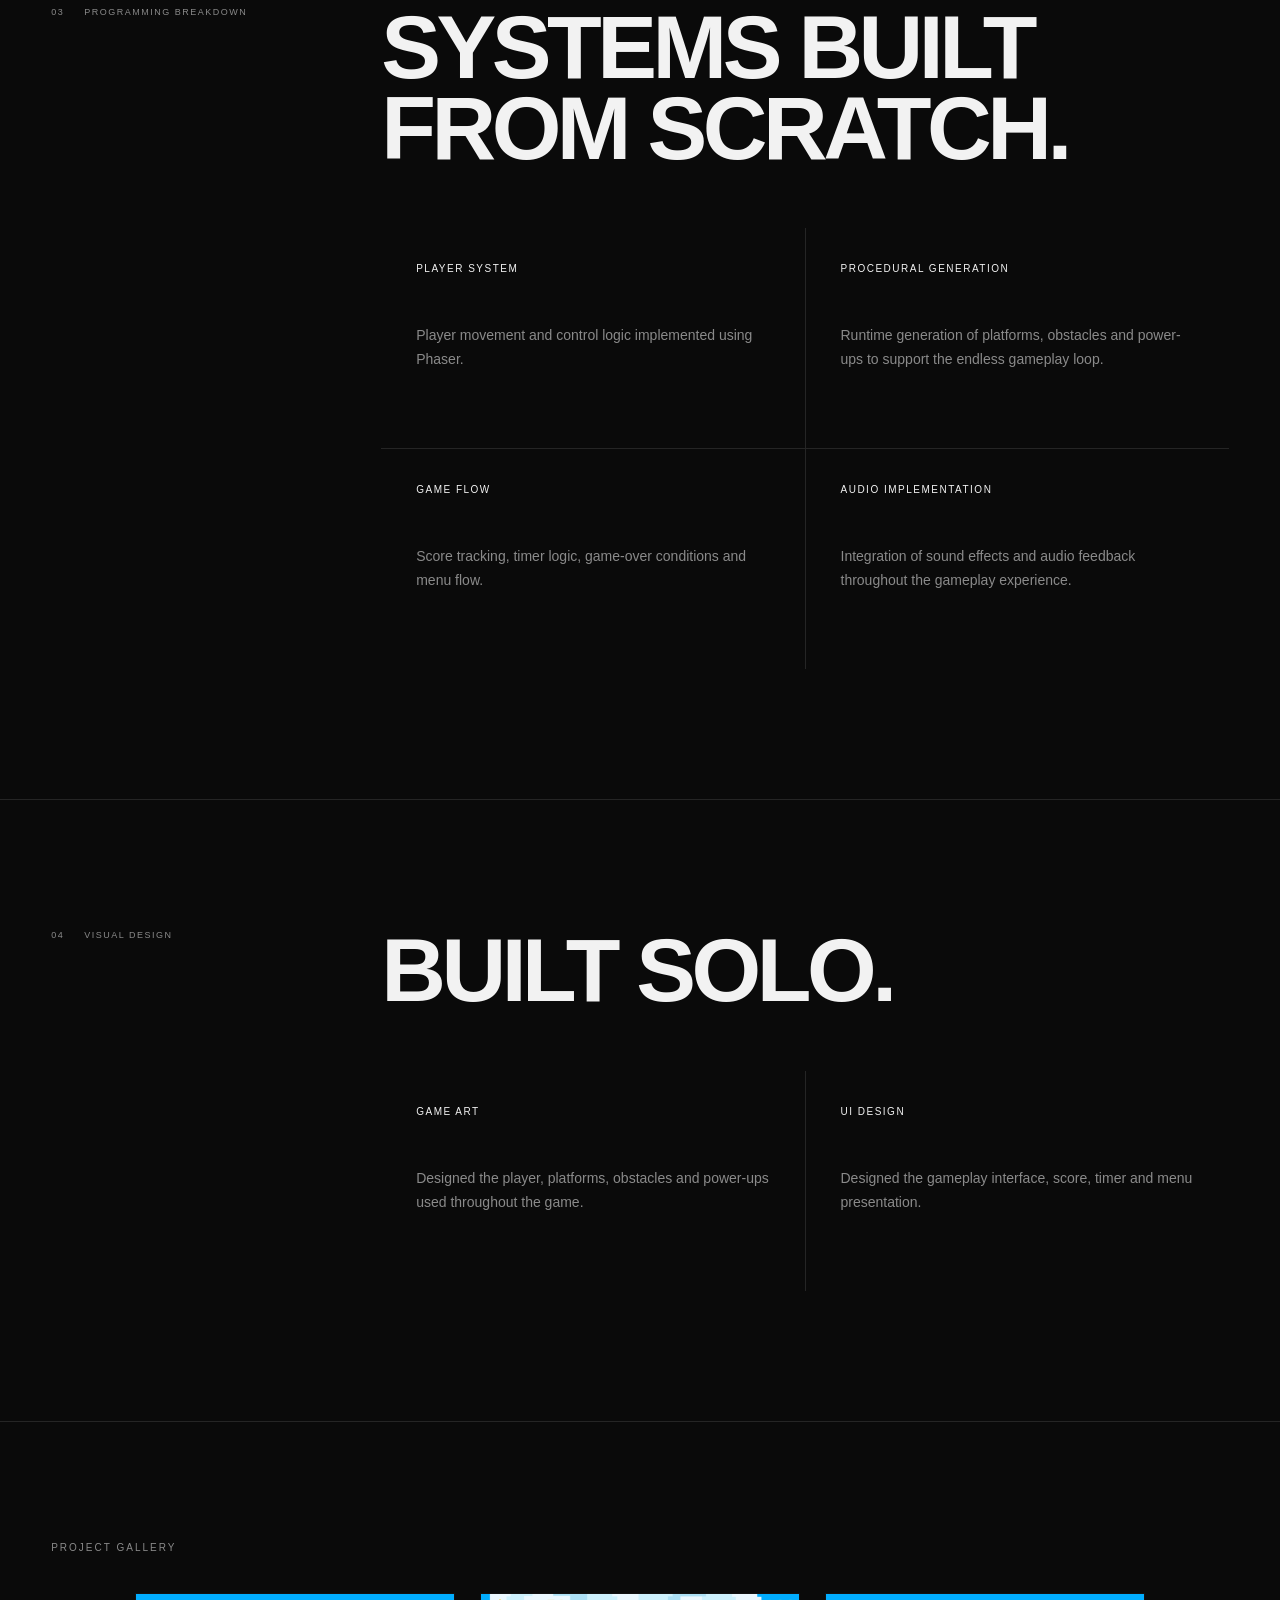
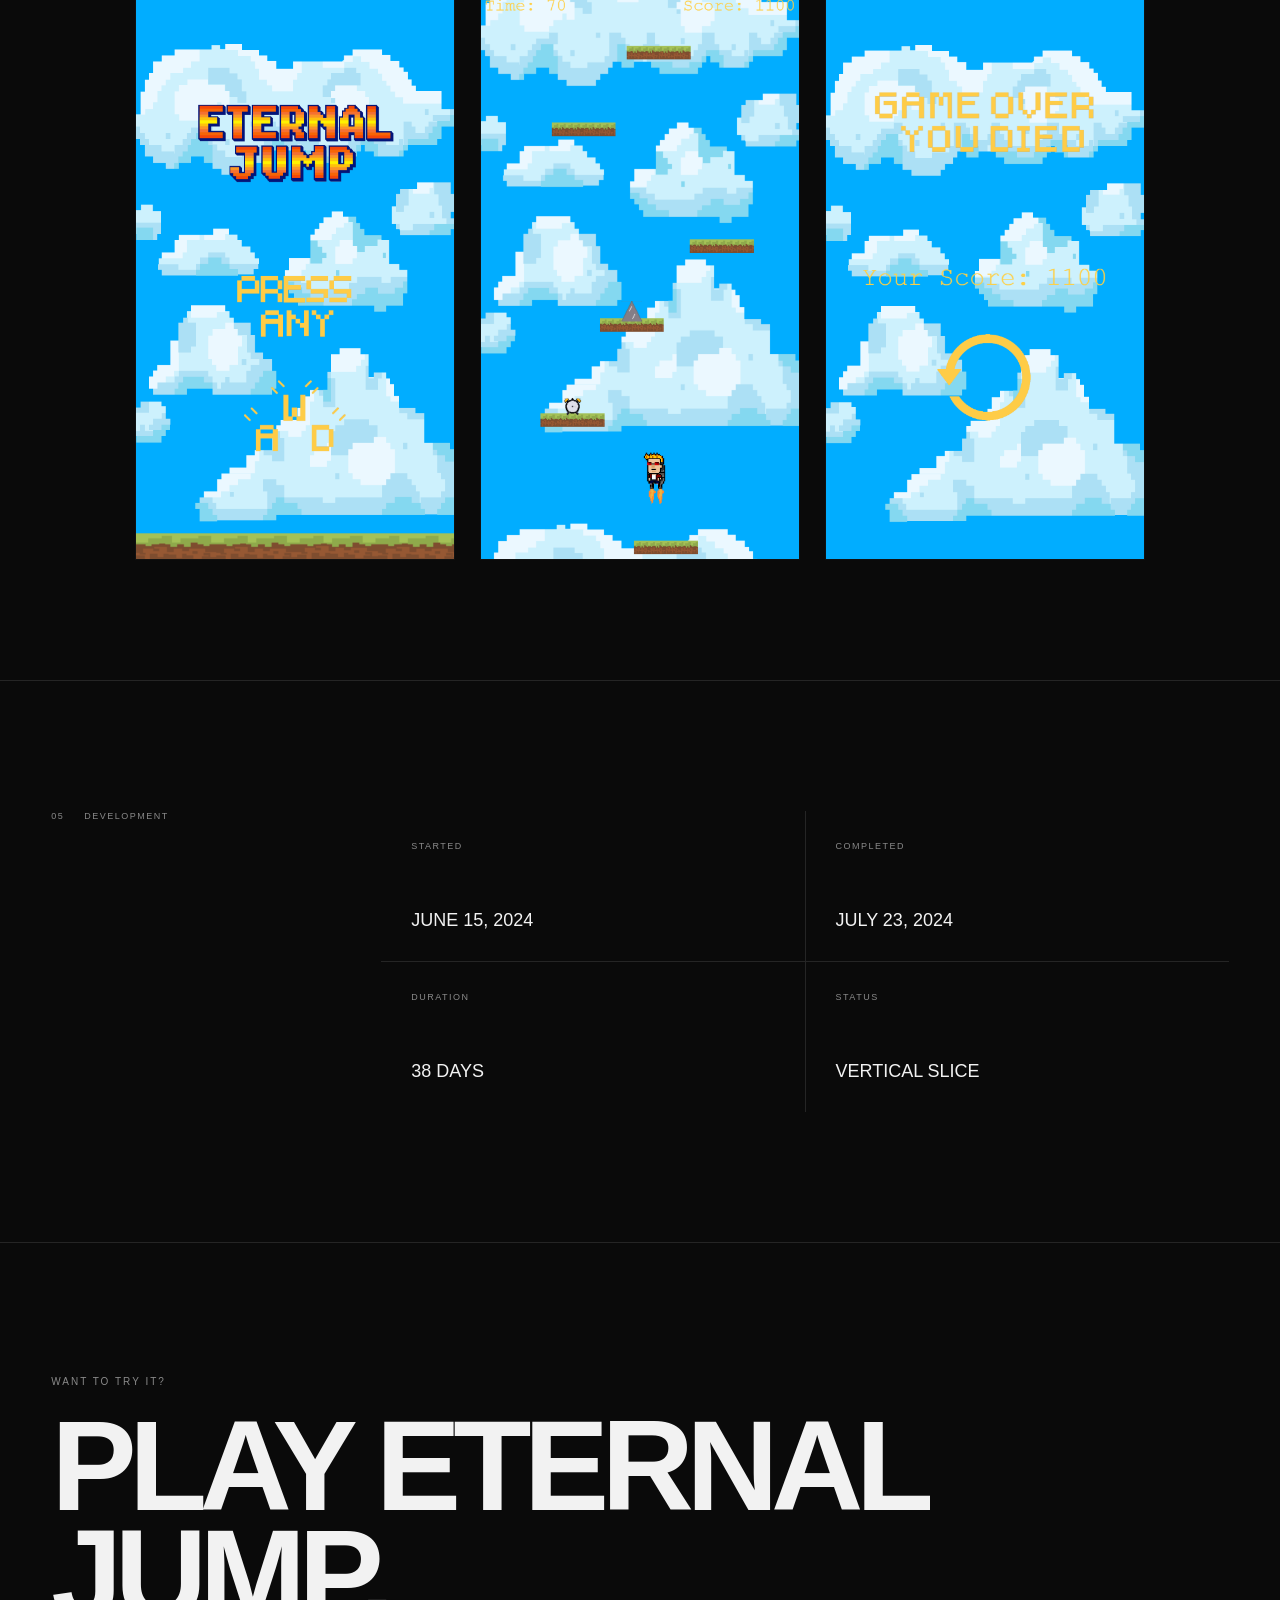
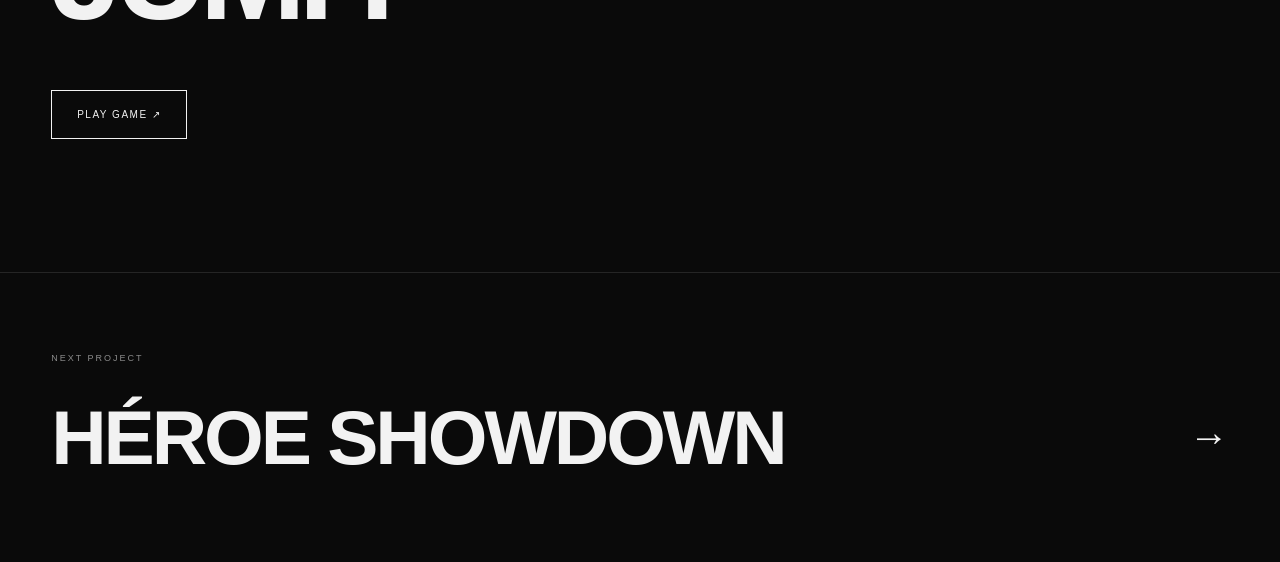
==== commit dc54a4fa: "Portfolio terminado" ====
--- a/projects/eternal-jump.html
+++ b/projects/eternal-jump.html
@@ -104,7 +104,7 @@
         <section class="project-media">
 
             <img
-                src="../images/eternal-jump.gif"
+                src="../assets/gifs/eternal-jump.gif"
                 alt="Eternal Jump gameplay"
             >
 
@@ -188,11 +188,151 @@
         </section>
 
 
+        <!-- PROGRAMMING BREAKDOWN -->
+        <section class="project-section">
+
+            <div class="project-section__label">
+                <span>03</span>
+                <p>PROGRAMMING BREAKDOWN</p>
+            </div>
+
+            <div class="project-section__content">
+
+                <h2>
+                    SYSTEMS
+                    BUILT FROM SCRATCH.
+                </h2>
+
+                <div class="project-systems">
+
+                    <div class="project-system">
+                        <span>PLAYER SYSTEM</span>
+
+                        <p>
+                            Player movement and control logic implemented
+                            using Phaser.
+                        </p>
+                    </div>
+
+                    <div class="project-system">
+                        <span>PROCEDURAL GENERATION</span>
+
+                        <p>
+                            Runtime generation of platforms, obstacles and
+                            power-ups to support the endless gameplay loop.
+                        </p>
+                    </div>
+
+                    <div class="project-system">
+                        <span>GAME FLOW</span>
+
+                        <p>
+                            Score tracking, timer logic, game-over conditions
+                            and menu flow.
+                        </p>
+                    </div>
+
+                    <div class="project-system">
+                        <span>AUDIO IMPLEMENTATION</span>
+
+                        <p>
+                            Integration of sound effects and audio feedback
+                            throughout the gameplay experience.
+                        </p>
+                    </div>
+
+                </div>
+
+            </div>
+
+        </section>
+
+
+        <!-- VISUAL DESIGN -->
+        <section class="project-section">
+
+            <div class="project-section__label">
+                <span>04</span>
+                <p>VISUAL DESIGN</p>
+            </div>
+
+            <div class="project-section__content">
+
+                <h2>
+                    BUILT
+                    SOLO.
+                </h2>
+
+                <div class="project-systems">
+
+                    <div class="project-system">
+                        <span>GAME ART</span>
+
+                        <p>
+                            Designed the player, platforms, obstacles
+                            and power-ups used throughout the game.
+                        </p>
+                    </div>
+
+                    <div class="project-system">
+                        <span>UI DESIGN</span>
+
+                        <p>
+                            Designed the gameplay interface, score,
+                            timer and menu presentation.
+                        </p>
+                    </div>
+
+                </div>
+
+            </div>
+
+        </section>
+
+
+        <!-- PROJECT GALLERY -->
+        <section class="project-gallery">
+
+            <div class="project-gallery__header">
+                <span>PROJECT GALLERY</span>
+            </div>
+
+            <div class="project-gallery__grid">
+
+                <figure class="project-gallery__item">
+                    <img
+                        src="../assets/images/eternal-jump-menu.png"
+                        alt="Eternal Jump main menu"
+                        loading="lazy"
+                    >
+                </figure>
+
+                <figure class="project-gallery__item">
+                    <img
+                        src="../assets/images/eternal-jump-gameplay.png"
+                        alt="Eternal Jump gameplay"
+                        loading="lazy"
+                    >
+                </figure>
+
+                <figure class="project-gallery__item">
+                    <img
+                        src="../assets/images/eternal-jump-ui.png"
+                        alt="Eternal Jump user interface"
+                        loading="lazy"
+                    >
+                </figure>
+
+            </div>
+
+        </section>
+
+
         <!-- DEVELOPMENT -->
         <section class="project-section">
 
             <div class="project-section__label">
-                <span>03</span>
+                <span>05</span>
                 <p>DEVELOPMENT</p>
             </div>
 
--- a/style.css
+++ b/style.css
@@ -1111,6 +1111,130 @@
     color: var(--color-muted);
 }
 
+
+/* =========================================================
+   PROJECT SYSTEMS
+========================================================= */
+
+.project-systems {
+    display: grid;
+    grid-template-columns: repeat(2, 1fr);
+
+    gap: 1px;
+
+    margin-top: 60px;
+
+    background-color: var(--color-line);
+}
+
+.project-system {
+    min-height: 220px;
+
+    padding: 35px;
+
+    background-color: var(--color-bg);
+}
+
+.project-system span {
+    display: block;
+
+    margin-bottom: 50px;
+
+    font-size: 10px;
+
+    letter-spacing: 1.5px;
+}
+
+.project-system p {
+    max-width: 420px;
+
+    font-size: 14px;
+
+    line-height: 1.7;
+
+    color: var(--color-muted);
+}
+
+
+/* =========================================================
+   PROJECT GALLERY
+========================================================= */
+
+.project-gallery {
+    padding: 120px 4vw;
+
+    border-top: 1px solid var(--color-line);
+}
+
+.project-gallery__header {
+    margin-bottom: 40px;
+
+    font-size: 10px;
+
+    letter-spacing: 2px;
+
+    color: var(--color-muted);
+}
+
+.project-gallery__grid {
+    display: grid;
+
+    grid-template-columns: repeat(
+        auto-fit,
+        minmax(220px, 320px)
+    );
+
+    justify-content: center;
+    align-items: center;
+    gap: 25px;
+}
+
+.project-gallery__item {
+    width: 100%;
+    overflow: hidden;
+
+    background-color: #111111;
+}
+
+
+.project-gallery__item img {
+    width: 100%;
+    height: auto;
+
+    display: block;
+
+    object-fit: contain;
+
+    transition: transform 0.5s ease;
+}
+
+.project-gallery__item:hover img {
+    transform: scale(1.02);
+}
+
+
+/* WIDE PROJECT GALLERY */
+
+.project-gallery--wide .project-gallery__grid {
+    grid-template-columns: repeat(2, minmax(0, 1fr));
+    max-width: 1400px;
+    margin: 0 auto;
+}
+
+.project-gallery--wide .project-gallery__item {
+    aspect-ratio: 16 / 9;
+}
+
+.project-gallery--wide .project-gallery__item--large {
+    grid-column: 1 / -1;
+}
+
+.project-gallery--wide .project-gallery__item img {
+    width: 100%;
+    height: 100%;
+    object-fit: cover;
+}
+
 /* =========================================================
    ABOUT
 ========================================================= */
@@ -1516,6 +1640,28 @@
     padding: 40px 25px;
     }
 
+
+    /* PROJECT SYSTEMS */
+
+    .project-systems {
+        grid-template-columns: 1fr;
+    }
+
+
+    /* PROJECT GALLERY */
+
+    .project-gallery {
+        padding: 80px 20px;
+    }
+
+    .project-gallery__grid {
+        grid-template-columns: 1fr;
+    }
+
+    .project-gallery__item--large {
+        grid-column: auto;
+    }
+
     /* ABOUT */
 
     .about {
@@ -1576,3 +1722,455 @@
     padding: 30px 20px;
     }
 }
+/* =========================================================
+   PORTFOLIO PERSONALITY / MOTION
+========================================================= */
+
+/* PAGE SELECTION */
+
+::selection {
+    background-color: var(--color-text);
+    color: var(--color-bg);
+}
+
+
+/* SCROLL PROGRESS */
+
+.scroll-progress {
+    position: fixed;
+
+    top: 0;
+    left: 0;
+
+    width: 100%;
+    height: 2px;
+
+    transform: scaleX(0);
+    transform-origin: left center;
+
+    background-color: var(--color-text);
+
+    pointer-events: none;
+
+    z-index: 2000;
+}
+
+
+/* HEADER SCROLL STATE */
+
+.header {
+    transition:
+        height 0.35s cubic-bezier(0.2, 0.7, 0.2, 1),
+        background-color 0.35s ease,
+        border-color 0.35s ease;
+}
+
+.header--scrolled {
+    height: 72px;
+
+    background-color: rgba(10, 10, 10, 0.97);
+
+    border-bottom-color: #303030;
+}
+
+.header__name,
+.header__role {
+    transition:
+        opacity 0.3s ease,
+        transform 0.3s ease;
+}
+
+.header--scrolled .header__role {
+    opacity: 0.55;
+
+    transform: translateY(-1px);
+}
+
+.header__nav a.is-active {
+    color: var(--color-text);
+}
+
+.header__nav a.is-active::after {
+    width: 100%;
+}
+
+
+/* HERO LOAD SEQUENCE */
+
+.hero-enter {
+    opacity: 0;
+
+    transform: translateY(22px);
+}
+
+body.is-ready .hero-enter {
+    animation:
+        portfolio-hero-in 0.85s
+        cubic-bezier(0.2, 0.7, 0.2, 1)
+        forwards;
+
+    animation-delay: var(--hero-delay, 0ms);
+}
+
+@keyframes portfolio-hero-in {
+    from {
+        opacity: 0;
+
+        transform: translateY(22px);
+    }
+
+    to {
+        opacity: 1;
+
+        transform: translateY(0);
+    }
+}
+
+
+/* REVEAL ON SCROLL */
+
+.reveal {
+    opacity: 0;
+
+    transform: translateY(34px);
+
+    transition:
+        opacity 0.75s ease,
+        transform 0.85s cubic-bezier(0.2, 0.7, 0.2, 1);
+
+    transition-delay: var(--reveal-delay, 0ms);
+}
+
+.reveal.is-visible {
+    opacity: 1;
+
+    transform: translateY(0);
+}
+
+
+/* TIMELINE DRAW */
+
+.project {
+    --line-progress: 0%;
+}
+
+.project__line::before {
+    content: "";
+
+    position: absolute;
+
+    top: 0;
+
+    width: 1px;
+    height: var(--line-progress);
+
+    background-color: var(--color-text);
+
+    opacity: 0.78;
+
+    z-index: 1;
+
+    transition: height 0.18s linear;
+}
+
+.project__dot {
+    transition:
+        transform 0.35s cubic-bezier(0.2, 0.7, 0.2, 1),
+        box-shadow 0.35s ease,
+        opacity 0.35s ease;
+}
+
+.project.is-timeline-active .project__dot {
+    transform: scale(1.45);
+
+    box-shadow:
+        0 0 0 5px rgba(242, 242, 242, 0.08);
+}
+
+.project.is-timeline-complete .project__dot {
+    transform: scale(1);
+}
+
+
+/* PROJECT PREVIEWS */
+
+.project__preview {
+    transition:
+        border-color 0.35s ease,
+        transform 0.45s cubic-bezier(0.2, 0.7, 0.2, 1);
+
+    border: 1px solid transparent;
+}
+
+.project:hover .project__preview {
+    transform: translateY(-4px);
+
+    border-color: #303030;
+}
+
+.project__preview::after {
+    content: "";
+
+    position: absolute;
+
+    inset: 0;
+
+    border: 1px solid rgba(255, 255, 255, 0);
+
+    pointer-events: none;
+
+    transition: border-color 0.35s ease;
+}
+
+.project:hover .project__preview::after {
+    border-color: rgba(255, 255, 255, 0.12);
+}
+
+
+/* PROJECT SYSTEM / ROLE CARDS */
+
+.project-role-card,
+.project-system {
+    position: relative;
+
+    transition:
+        background-color 0.3s ease,
+        transform 0.35s cubic-bezier(0.2, 0.7, 0.2, 1);
+}
+
+.project-role-card::before,
+.project-system::before {
+    content: "";
+
+    position: absolute;
+
+    top: 0;
+    left: 0;
+
+    width: 0;
+    height: 1px;
+
+    background-color: var(--color-text);
+
+    transition: width 0.45s ease;
+}
+
+.project-role-card:hover,
+.project-system:hover {
+    background-color: #0e0e0e;
+
+    transform: translateY(-3px);
+}
+
+.project-role-card:hover::before,
+.project-system:hover::before {
+    width: 100%;
+}
+
+
+/* TEAM + DEVELOPMENT ROWS */
+
+.project-team__member,
+.project-development div,
+.about__detail {
+    transition:
+        background-color 0.3s ease,
+        padding-left 0.3s ease;
+}
+
+.project-team__member:hover,
+.about__detail:hover {
+    padding-left: 12px;
+
+    background-color: #0d0d0d;
+}
+
+.project-development div:hover {
+    background-color: #0f0f0f;
+}
+
+
+/* GALLERY */
+
+.project-gallery__item {
+    position: relative;
+
+    transition:
+        transform 0.45s cubic-bezier(0.2, 0.7, 0.2, 1),
+        border-color 0.35s ease;
+
+    border: 1px solid transparent;
+}
+
+.project-gallery__item:hover {
+    transform: translateY(-5px);
+
+    border-color: #303030;
+}
+
+
+/* BUTTONS */
+
+.project-play__button {
+    position: relative;
+
+    overflow: hidden;
+
+    transition:
+        color 0.3s ease,
+        background-color 0.3s ease,
+        transform 0.3s ease;
+}
+
+.project-play__button:hover {
+    color: var(--color-bg);
+
+    background-color: var(--color-text);
+
+    transform: translateY(-3px);
+}
+
+
+/* CONTACT */
+
+.contact__link {
+    transition:
+        padding-left 0.35s cubic-bezier(0.2, 0.7, 0.2, 1),
+        padding-right 0.35s cubic-bezier(0.2, 0.7, 0.2, 1),
+        background-color 0.3s ease;
+}
+
+.contact__link:hover {
+    padding-left: 18px;
+    padding-right: 18px;
+
+    background-color: #0e0e0e;
+}
+
+
+/* NEXT PROJECT */
+
+.project-next a strong {
+    transition:
+        letter-spacing 0.35s ease,
+        opacity 0.35s ease;
+}
+
+.project-next a:hover strong {
+    letter-spacing: -0.025em;
+
+    opacity: 0.78;
+}
+
+
+/* OUT-VOID ACTIVE STATE */
+
+.project-coming-soon {
+    position: relative;
+
+    overflow: hidden;
+}
+
+.project-coming-soon::after {
+    content: "";
+
+    position: absolute;
+
+    left: 0;
+    bottom: 0;
+
+    width: 22%;
+    height: 1px;
+
+    background-color: var(--color-text);
+
+    animation:
+        development-scan 3.8s
+        cubic-bezier(0.4, 0, 0.2, 1)
+        infinite;
+}
+
+@keyframes development-scan {
+    0% {
+        transform: translateX(-110%);
+    }
+
+    100% {
+        transform: translateX(560%);
+    }
+}
+
+
+/* DESKTOP-ONLY HOVER DETAILS */
+
+@media (hover: hover) and (pointer: fine) {
+
+    .project__link,
+    .hero__scroll,
+    .project-hero__back {
+        transition:
+            color 0.25s ease,
+            opacity 0.25s ease;
+    }
+
+    .project__link:hover,
+    .hero__scroll:hover,
+    .project-hero__back:hover {
+        opacity: 0.72;
+    }
+}
+
+
+/* MOBILE MOTION TUNING */
+
+@media (max-width: 768px) {
+
+    .header--scrolled {
+        height: 68px;
+    }
+
+    .reveal {
+        transform: translateY(22px);
+    }
+
+    .project:hover .project__preview,
+    .project-gallery__item:hover,
+    .project-role-card:hover,
+    .project-system:hover,
+    .project-play__button:hover {
+        transform: none;
+    }
+
+    .contact__link:hover,
+    .project-team__member:hover,
+    .about__detail:hover {
+        padding-left: 0;
+        padding-right: 0;
+    }
+}
+
+
+/* ACCESSIBILITY */
+
+@media (prefers-reduced-motion: reduce) {
+
+    html {
+        scroll-behavior: auto;
+    }
+
+    *,
+    *::before,
+    *::after {
+        animation-duration: 0.01ms !important;
+        animation-iteration-count: 1 !important;
+        scroll-behavior: auto !important;
+        transition-duration: 0.01ms !important;
+    }
+
+    .hero-enter,
+    .reveal {
+        opacity: 1 !important;
+
+        transform: none !important;
+    }
+}
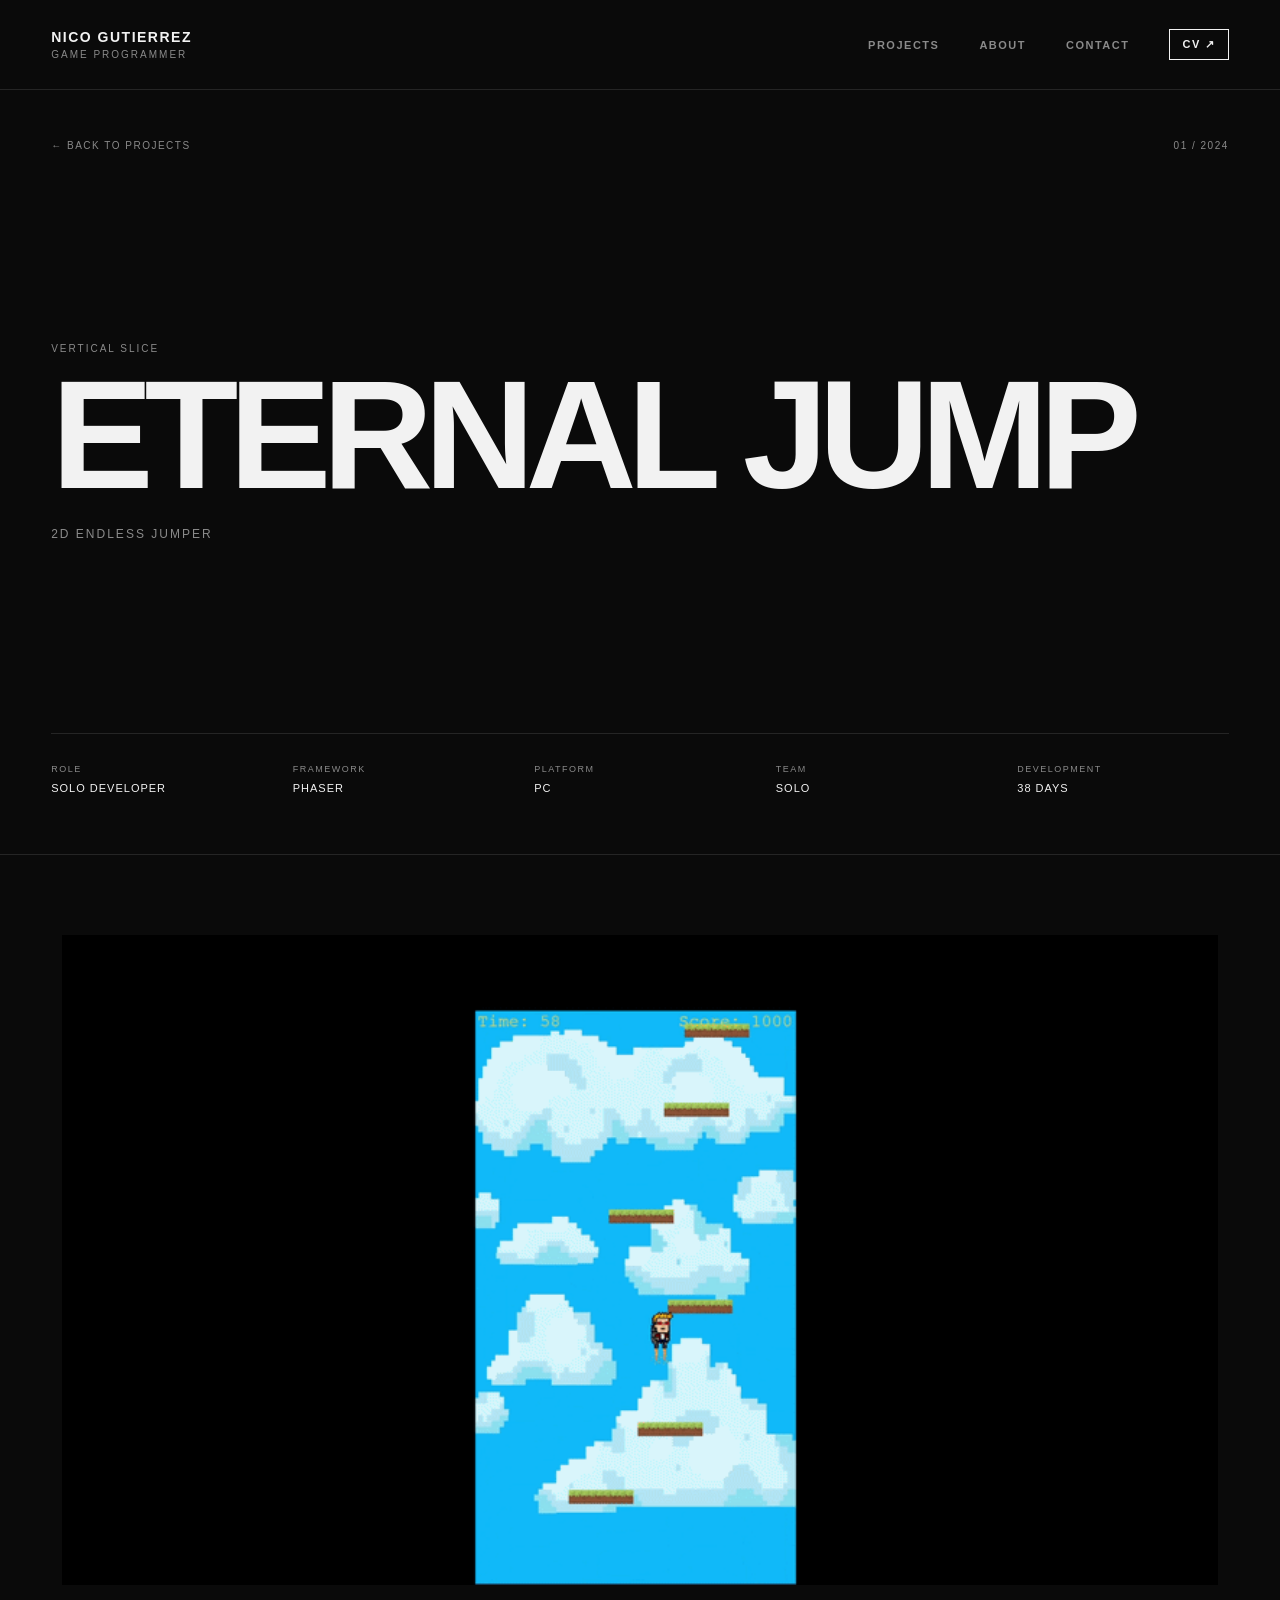
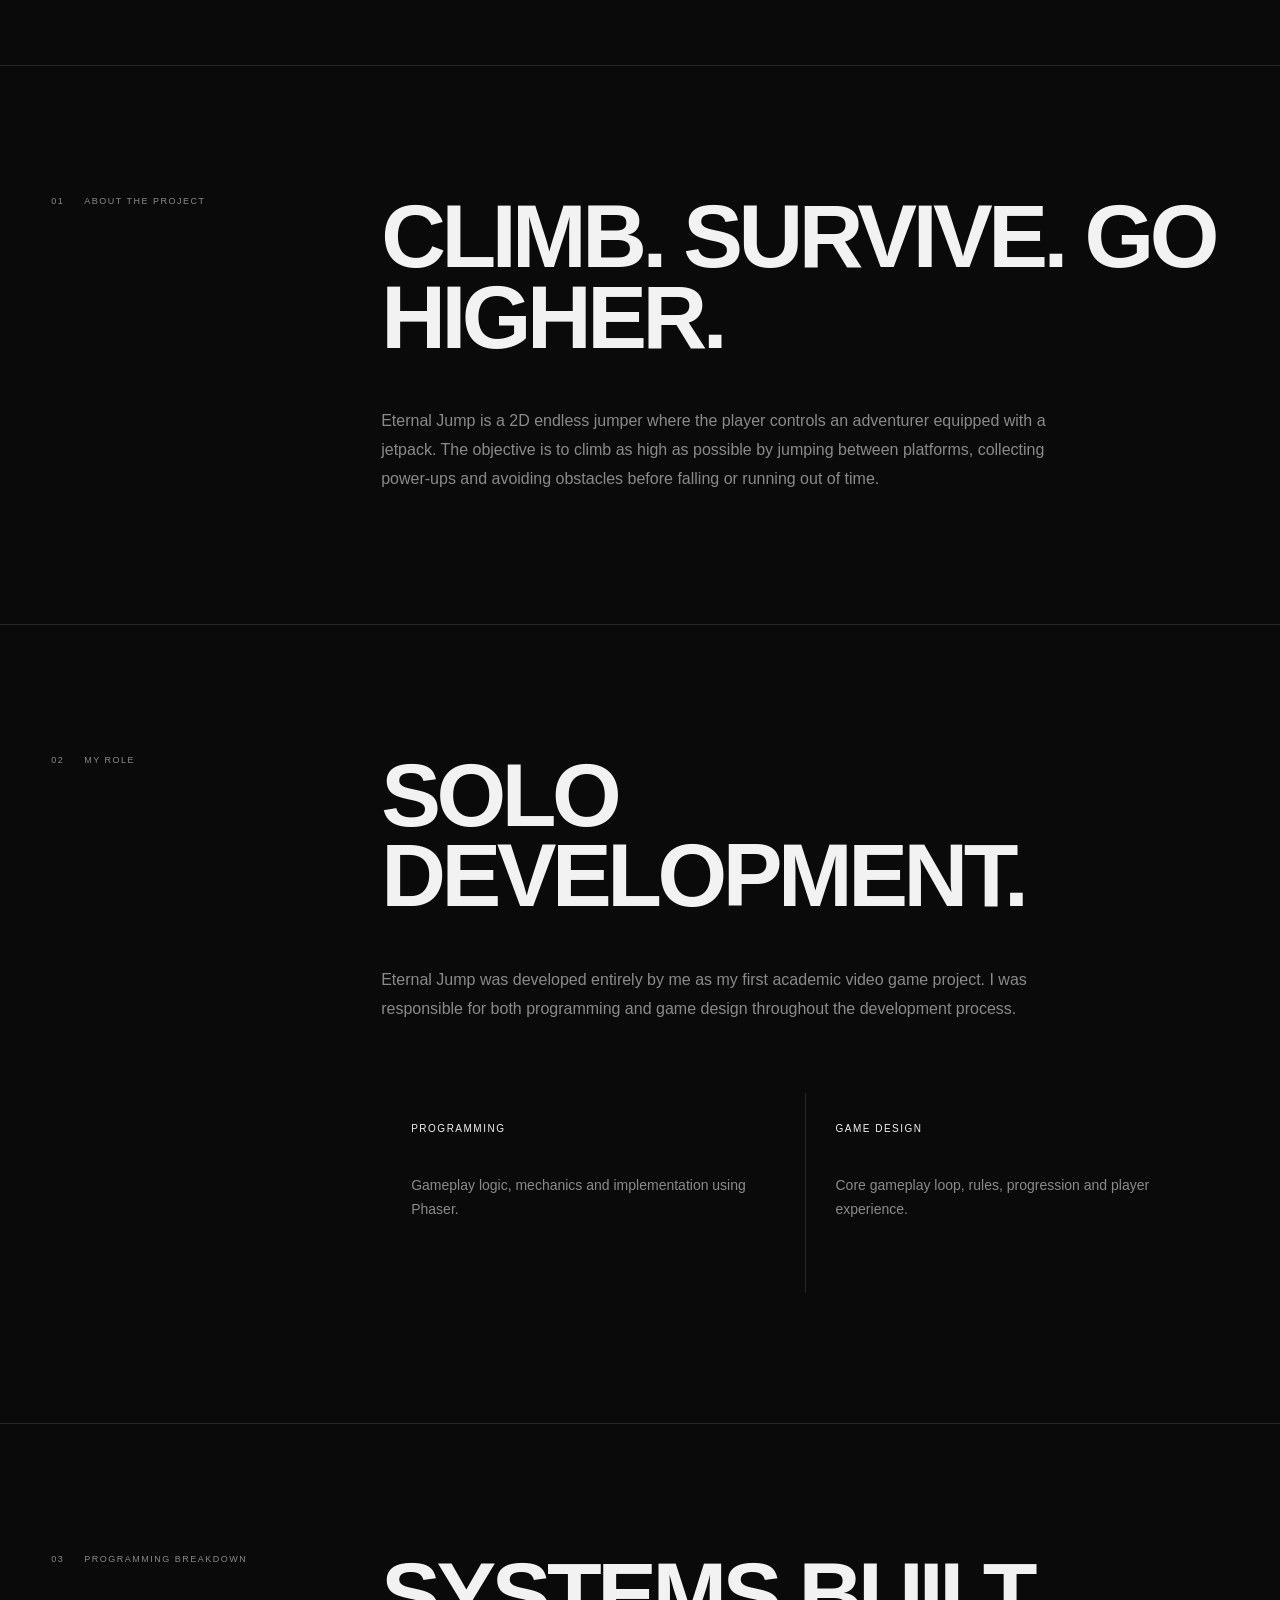
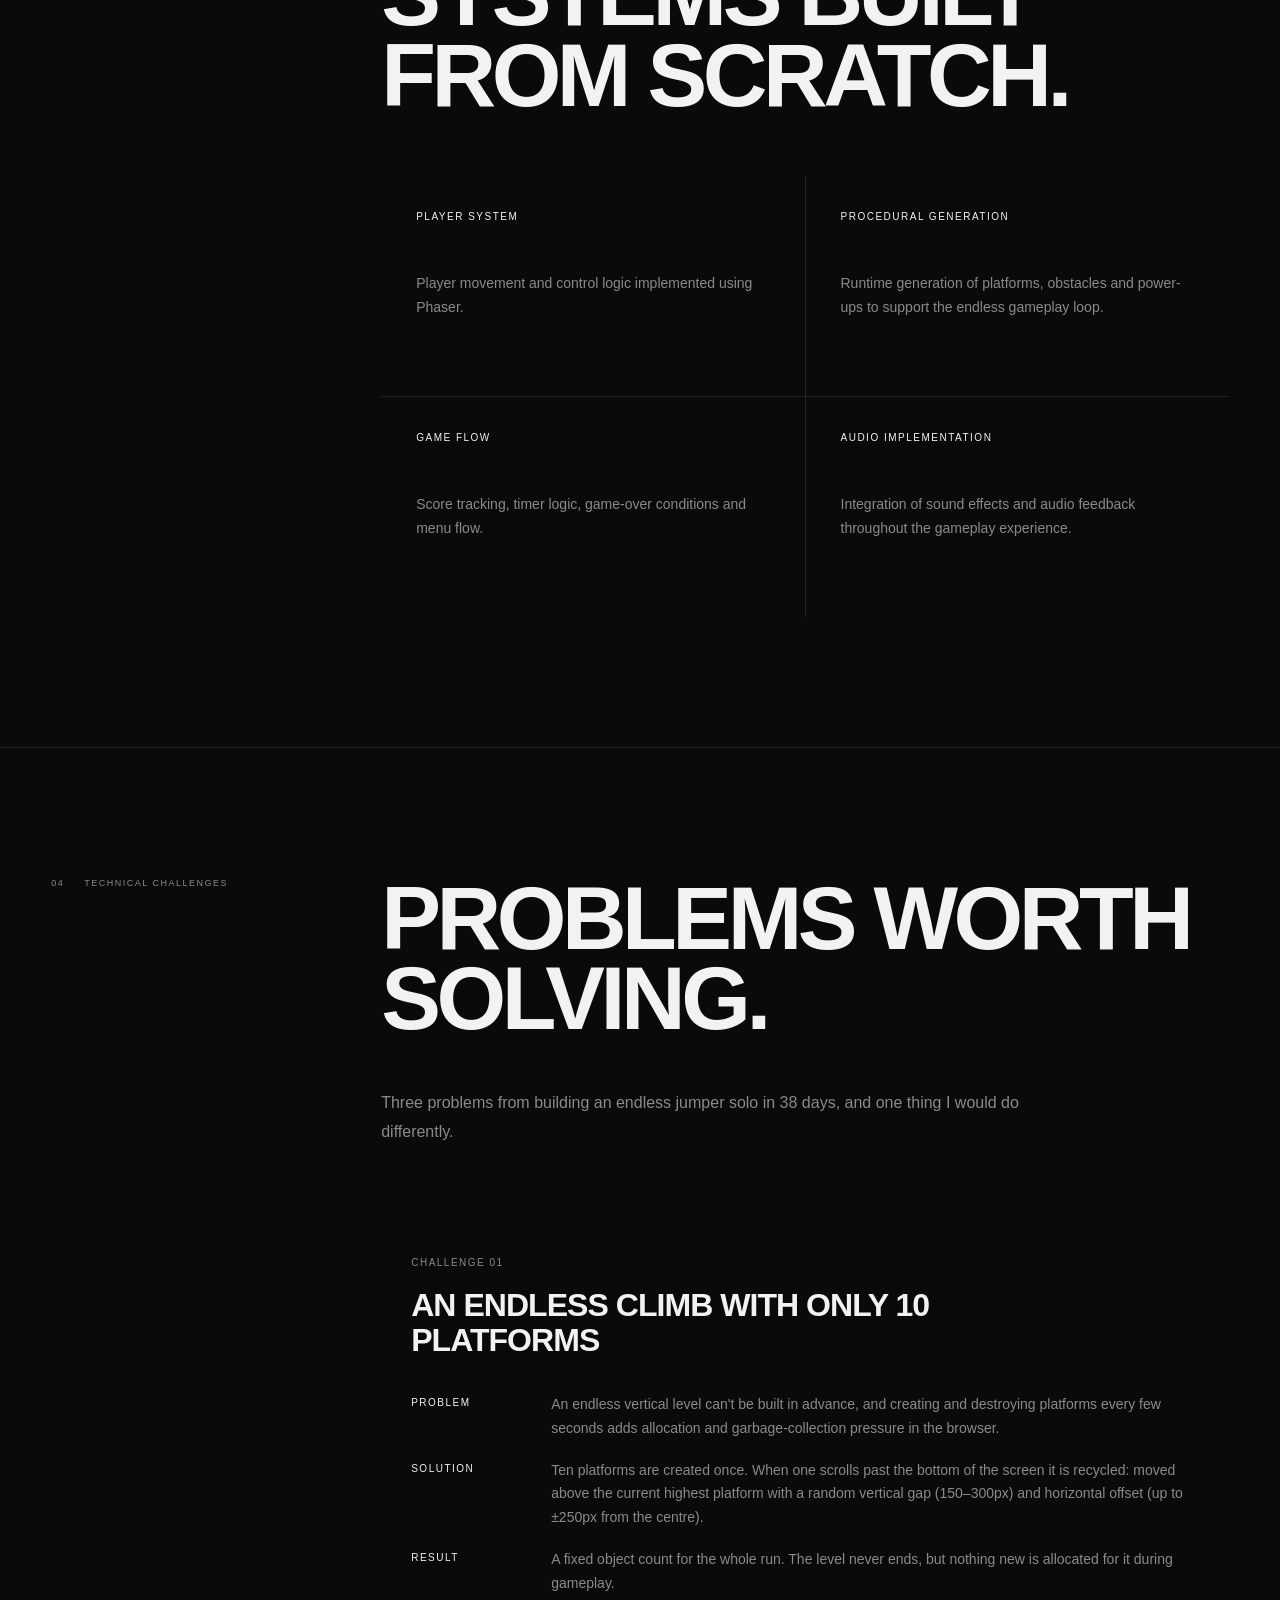
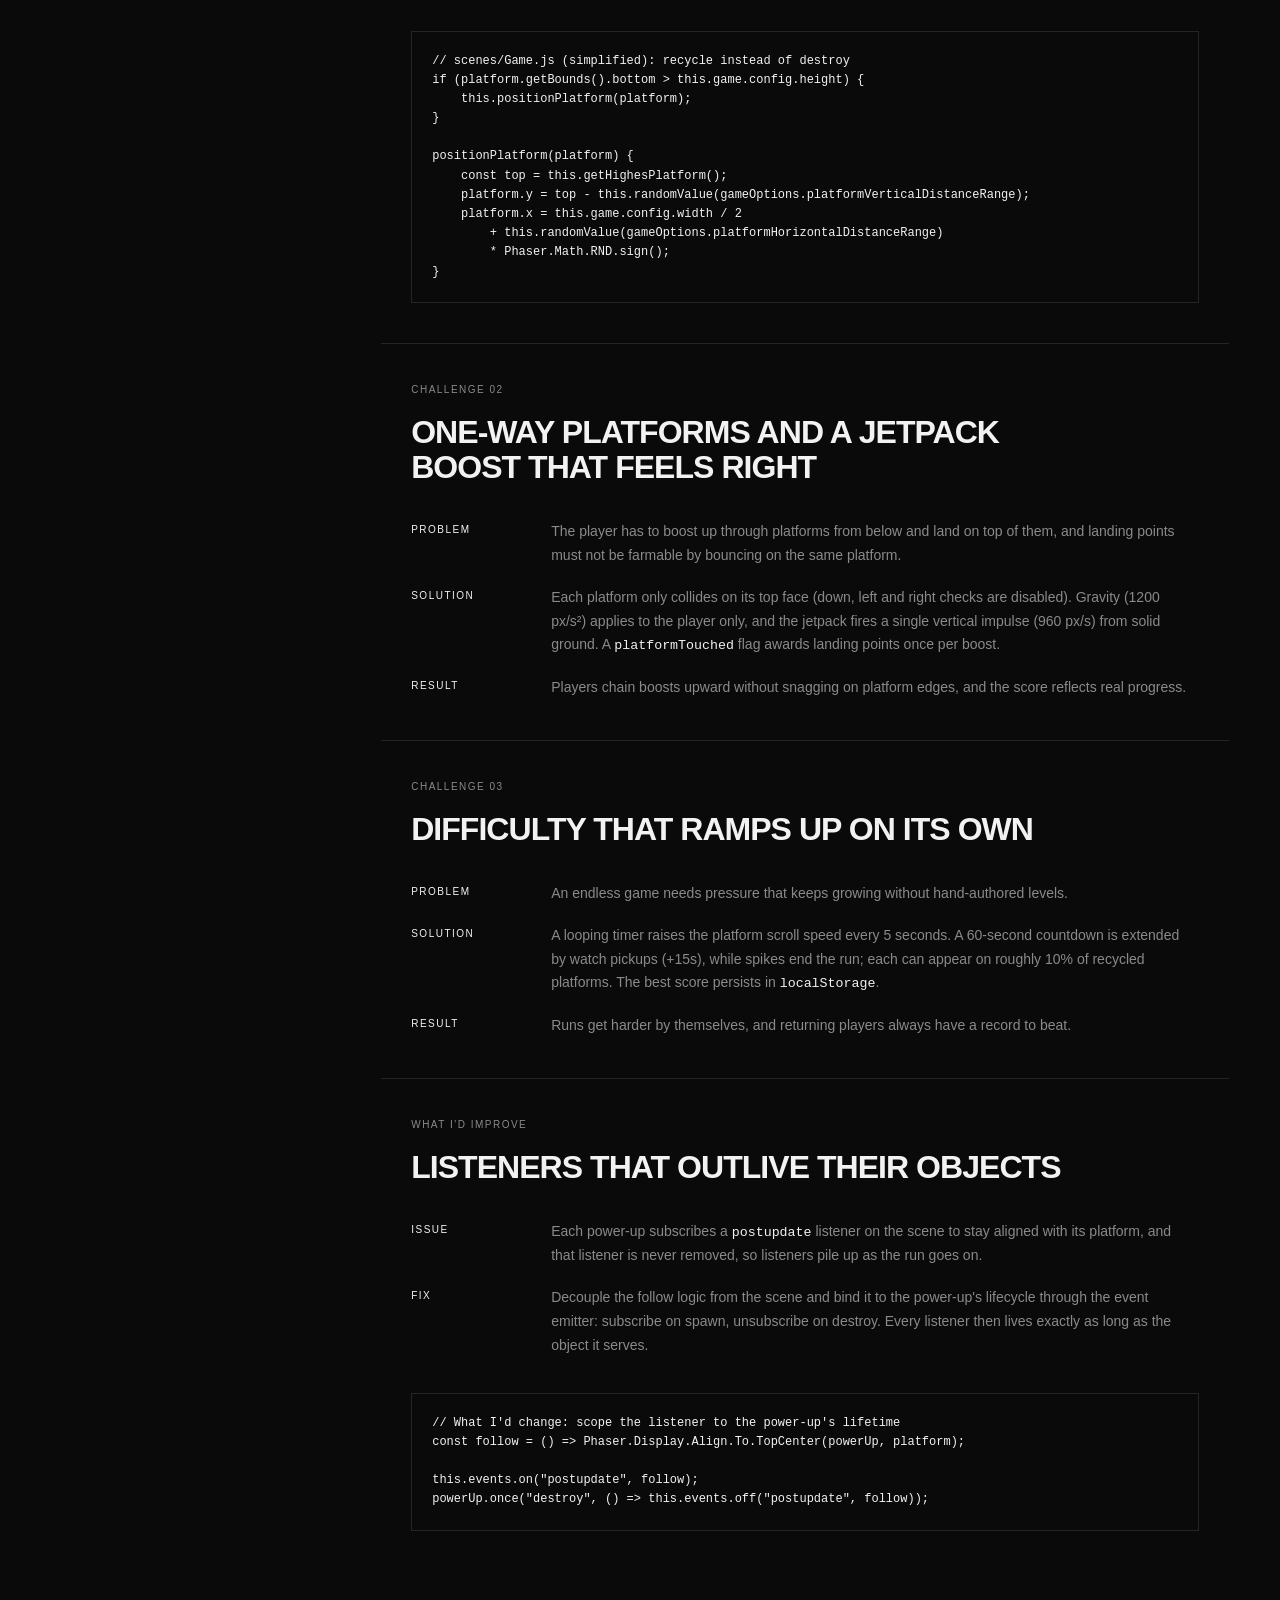
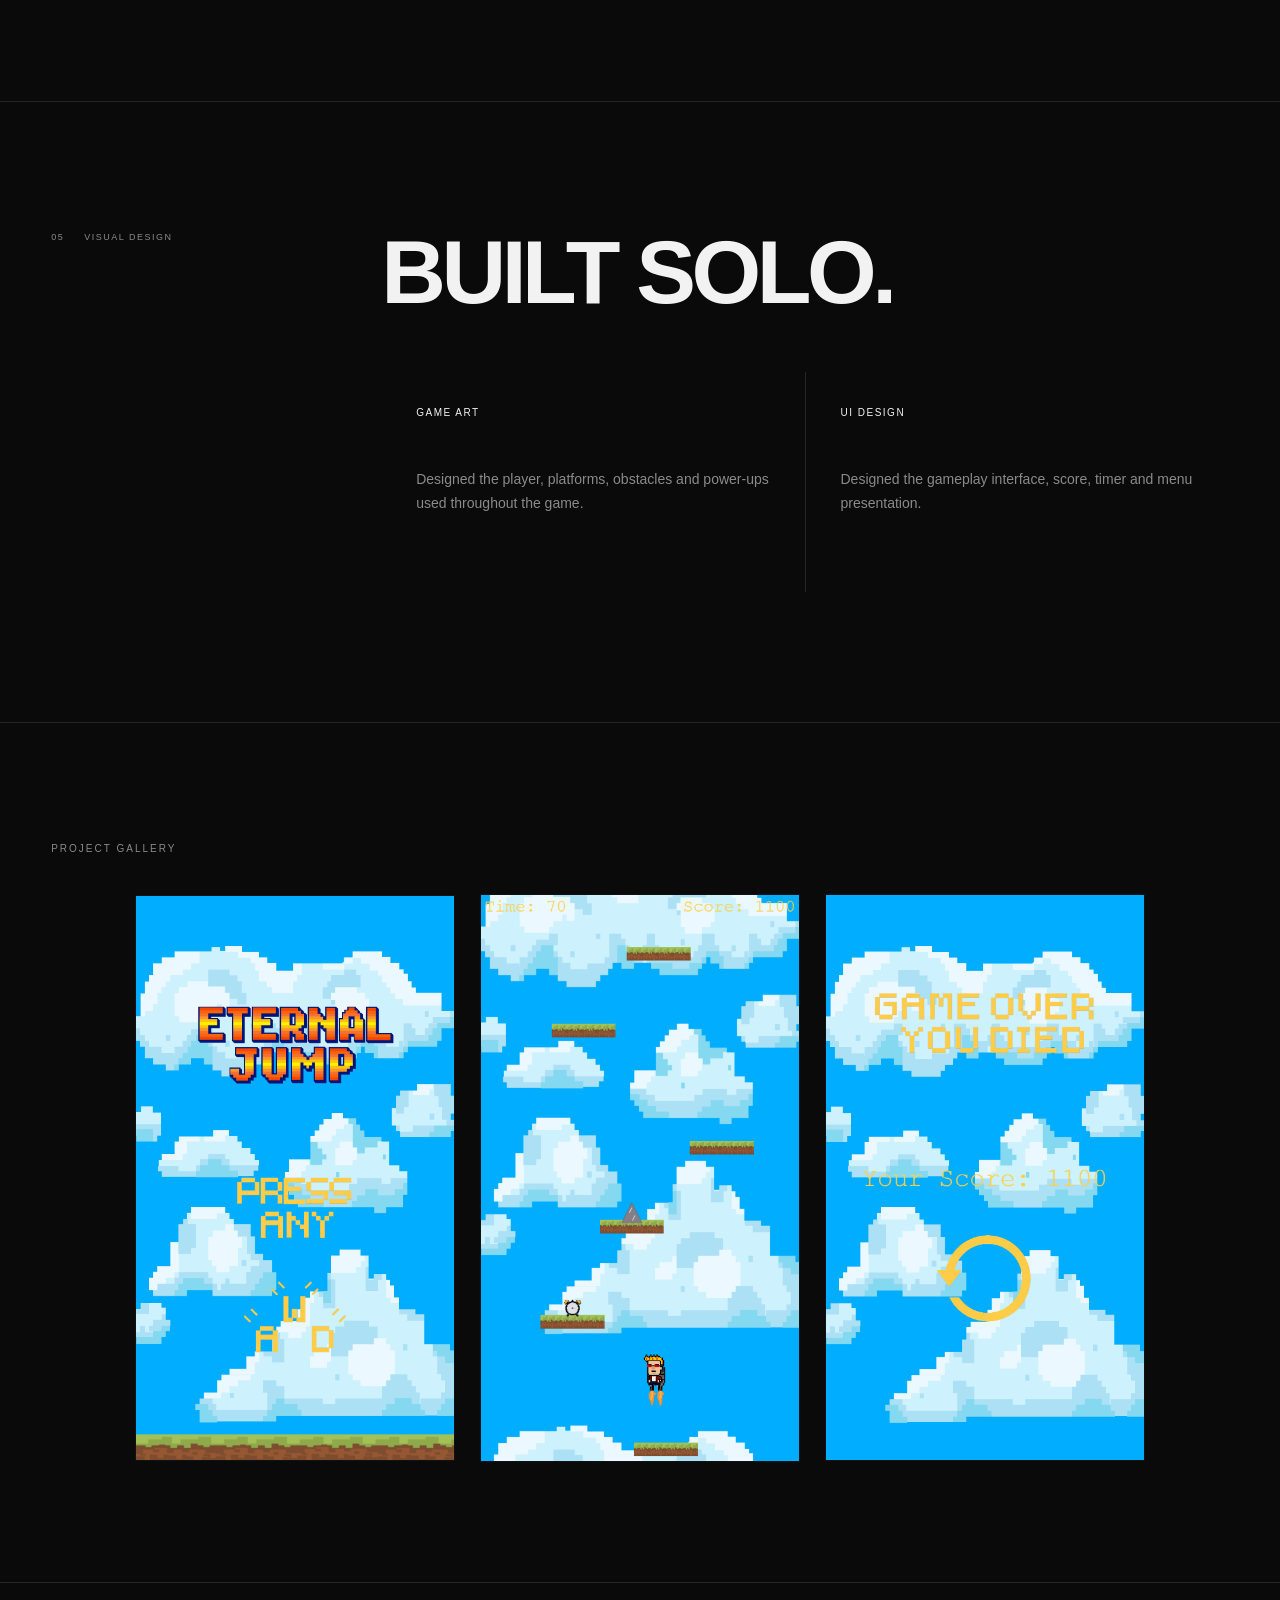
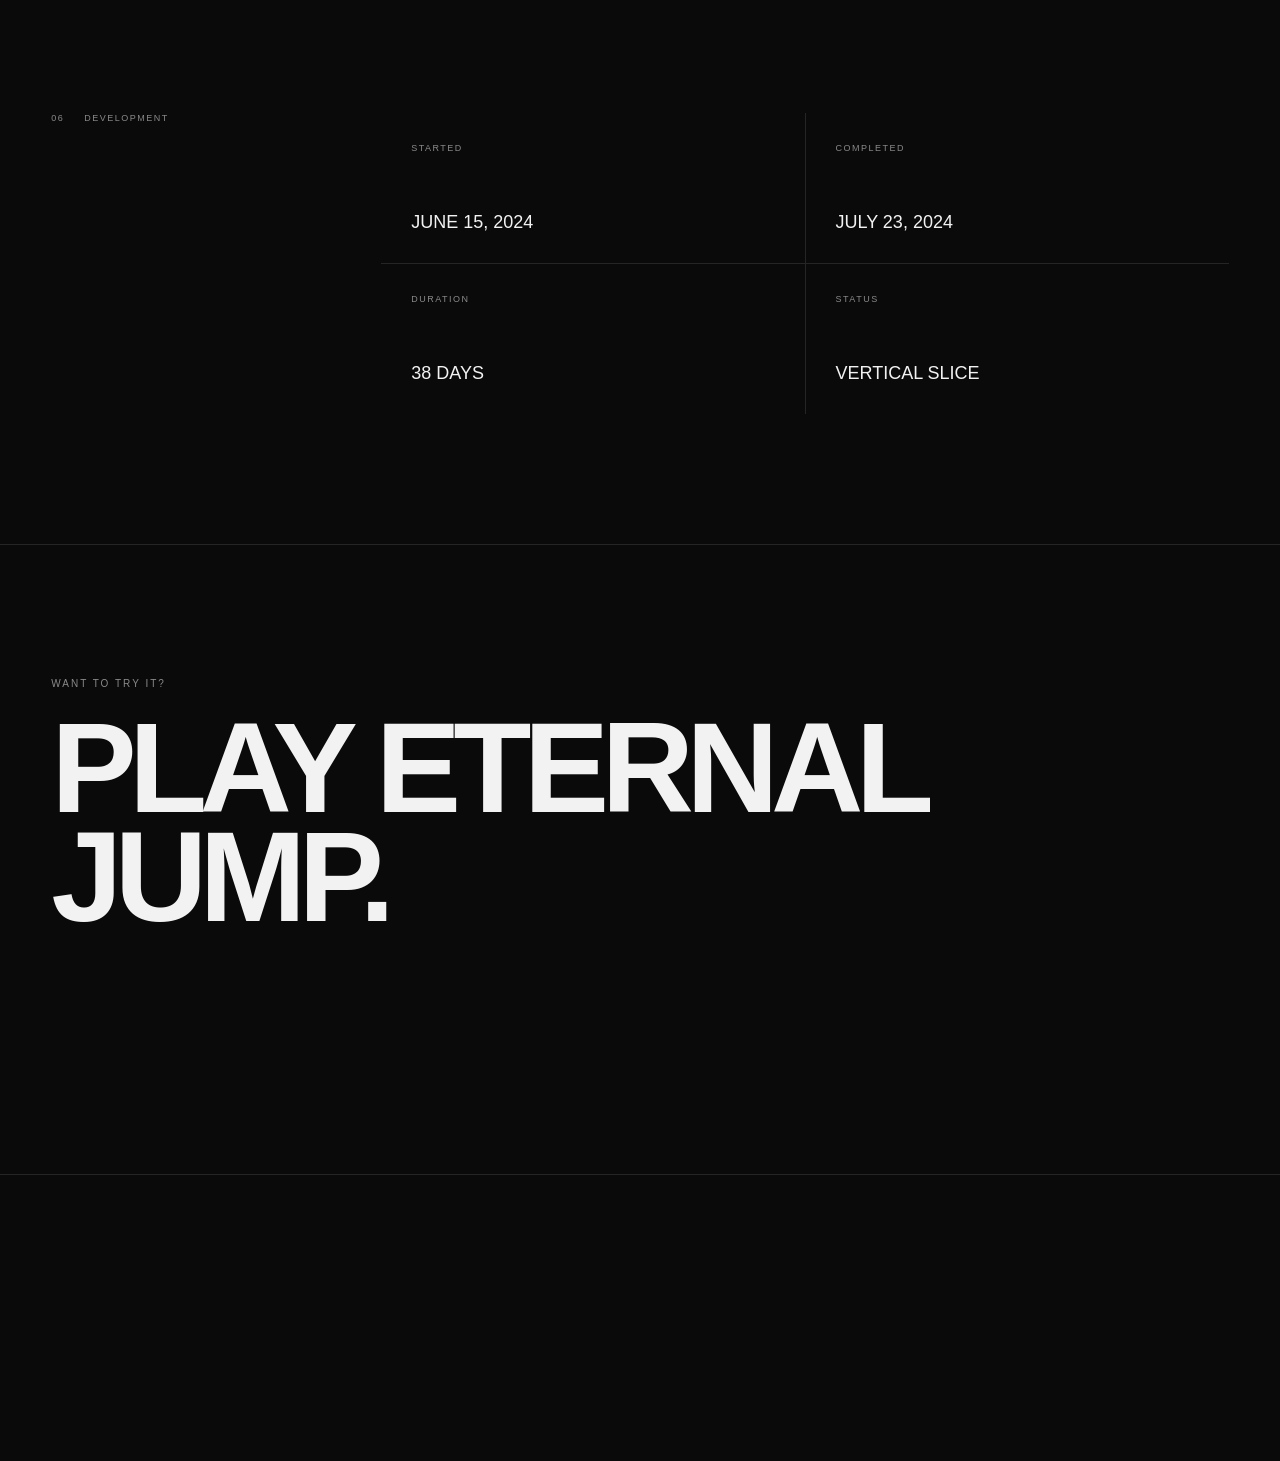
==== commit ec99d79c: "feat: refine portfolio UI, responsive layout and technical case studies" ====
--- a/projects/eternal-jump.html
+++ b/projects/eternal-jump.html
@@ -32,6 +32,13 @@
             <a href="../index.html#projects">PROJECTS</a>
             <a href="../index.html#about">ABOUT</a>
             <a href="../index.html#contact">CONTACT</a>
+            <a
+                href="../assets/docs/Nicolas_Gutierrez_Game_Developer_CV.pdf"
+                class="header__cv"
+                target="_blank"
+                rel="noopener noreferrer"
+                aria-label="Curriculum vitae (PDF, opens in a new tab)"
+            >CV <span class="header__cv-arrow" aria-hidden="true">↗</span></a>
         </nav>
 
     </header>
@@ -248,11 +255,184 @@
         </section>
 
 
+        <!-- TECHNICAL CHALLENGES -->
+        <section class="project-section">
+
+            <div class="project-section__label">
+                <span>04</span>
+                <p>TECHNICAL CHALLENGES</p>
+            </div>
+
+            <div class="project-section__content">
+
+                <h2>
+                    PROBLEMS
+                    WORTH SOLVING.
+                </h2>
+
+                <p>
+                    Three problems from building an endless jumper solo
+                    in 38 days, and one thing I would do differently.
+                </p>
+
+                <div class="project-challenges">
+
+                    <article class="project-challenge">
+                        <span class="project-challenge__index">CHALLENGE 01</span>
+
+                        <h3 class="project-challenge__title">
+                            An endless climb with only 10 platforms
+                        </h3>
+
+                        <dl class="project-challenge__steps">
+                            <dt>PROBLEM</dt>
+                            <dd>
+                                An endless vertical level can't be built in advance,
+                                and creating and destroying platforms every few
+                                seconds adds allocation and garbage-collection
+                                pressure in the browser.
+                            </dd>
+
+                            <dt>SOLUTION</dt>
+                            <dd>
+                                Ten platforms are created once. When one scrolls
+                                past the bottom of the screen it is recycled: moved
+                                above the current highest platform with a random
+                                vertical gap (150–300px) and horizontal offset
+                                (up to ±250px from the centre).
+                            </dd>
+
+                            <dt>RESULT</dt>
+                            <dd>
+                                A fixed object count for the whole run. The level
+                                never ends, but nothing new is allocated for it
+                                during gameplay.
+                            </dd>
+                        </dl>
+
+<pre class="project-challenge__code"><code>// scenes/Game.js (simplified): recycle instead of destroy
+if (platform.getBounds().bottom &gt; this.game.config.height) {
+    this.positionPlatform(platform);
+}
+
+positionPlatform(platform) {
+    const top = this.getHighesPlatform();
+    platform.y = top - this.randomValue(gameOptions.platformVerticalDistanceRange);
+    platform.x = this.game.config.width / 2
+        + this.randomValue(gameOptions.platformHorizontalDistanceRange)
+        * Phaser.Math.RND.sign();
+}</code></pre>
+                    </article>
+
+                    <article class="project-challenge">
+                        <span class="project-challenge__index">CHALLENGE 02</span>
+
+                        <h3 class="project-challenge__title">
+                            One-way platforms and a jetpack boost that feels right
+                        </h3>
+
+                        <dl class="project-challenge__steps">
+                            <dt>PROBLEM</dt>
+                            <dd>
+                                The player has to boost up through platforms from
+                                below and land on top of them, and landing points
+                                must not be farmable by bouncing on the same platform.
+                            </dd>
+
+                            <dt>SOLUTION</dt>
+                            <dd>
+                                Each platform only collides on its top face (down,
+                                left and right checks are disabled). Gravity
+                                (1200 px/s²) applies to the player only, and the
+                                jetpack fires a single vertical impulse (960 px/s)
+                                from solid ground. A <code>platformTouched</code> flag
+                                awards landing points once per boost.
+                            </dd>
+
+                            <dt>RESULT</dt>
+                            <dd>
+                                Players chain boosts upward without snagging on
+                                platform edges, and the score reflects real progress.
+                            </dd>
+                        </dl>
+                    </article>
+
+                    <article class="project-challenge">
+                        <span class="project-challenge__index">CHALLENGE 03</span>
+
+                        <h3 class="project-challenge__title">
+                            Difficulty that ramps up on its own
+                        </h3>
+
+                        <dl class="project-challenge__steps">
+                            <dt>PROBLEM</dt>
+                            <dd>
+                                An endless game needs pressure that keeps growing
+                                without hand-authored levels.
+                            </dd>
+
+                            <dt>SOLUTION</dt>
+                            <dd>
+                                A looping timer raises the platform scroll speed
+                                every 5 seconds. A 60-second countdown is extended
+                                by watch pickups (+15s), while spikes end the run;
+                                each can appear on roughly 10% of recycled platforms.
+                                The best score persists in <code>localStorage</code>.
+                            </dd>
+
+                            <dt>RESULT</dt>
+                            <dd>
+                                Runs get harder by themselves, and returning players
+                                always have a record to beat.
+                            </dd>
+                        </dl>
+                    </article>
+
+                    <article class="project-challenge">
+                        <span class="project-challenge__index">WHAT I'D IMPROVE</span>
+
+                        <h3 class="project-challenge__title">
+                            Listeners that outlive their objects
+                        </h3>
+
+                        <dl class="project-challenge__steps">
+                            <dt>ISSUE</dt>
+                            <dd>
+                                Each power-up subscribes a <code>postupdate</code>
+                                listener on the scene to stay aligned with its
+                                platform, and that listener is never removed, so
+                                listeners pile up as the run goes on.
+                            </dd>
+
+                            <dt>FIX</dt>
+                            <dd>
+                                Decouple the follow logic from the scene and bind it
+                                to the power-up's lifecycle through the event
+                                emitter: subscribe on spawn, unsubscribe on destroy.
+                                Every listener then lives exactly as long as the
+                                object it serves.
+                            </dd>
+                        </dl>
+
+<pre class="project-challenge__code"><code>// What I'd change: scope the listener to the power-up's lifetime
+const follow = () =&gt; Phaser.Display.Align.To.TopCenter(powerUp, platform);
+
+this.events.on("postupdate", follow);
+powerUp.once("destroy", () =&gt; this.events.off("postupdate", follow));</code></pre>
+                    </article>
+
+                </div>
+
+            </div>
+
+        </section>
+
+
         <!-- VISUAL DESIGN -->
         <section class="project-section">
 
             <div class="project-section__label">
-                <span>04</span>
+                <span>05</span>
                 <p>VISUAL DESIGN</p>
             </div>
 
@@ -332,7 +512,7 @@
         <section class="project-section">
 
             <div class="project-section__label">
-                <span>05</span>
+                <span>06</span>
                 <p>DEVELOPMENT</p>
             </div>
 
@@ -377,14 +557,25 @@
                 ETERNAL JUMP.
             </h2>
 
-            <a
-                href="https://nicogutierrez01.github.io/TpFinal-Eternal-Jump/"
-                class="project-play__button"
-                target="_blank"
-                rel="noopener noreferrer"
-            >
-                PLAY GAME ↗
-            </a>
+            <div class="project-play__actions">
+                <a
+                    href="https://nicogutierrez01.github.io/TpFinal-Eternal-Jump/"
+                    class="project-play__button"
+                    target="_blank"
+                    rel="noopener noreferrer"
+                >
+                    PLAY GAME ↗
+                </a>
+
+                <a
+                    href="https://github.com/NicoGutierrez01/TpFinal-Eternal-Jump/tree/Segundo-Avance"
+                    class="project-play__button"
+                    target="_blank"
+                    rel="noopener noreferrer"
+                >
+                    VIEW SOURCE ↗
+                </a>
+            </div>
 
         </section>
 
--- a/style.css
+++ b/style.css
@@ -140,6 +140,30 @@
     width: 100%;
 }
 
+.header__nav .header__cv {
+    padding: 8px 12px;
+
+    white-space: nowrap;
+
+    border: 1px solid var(--color-text);
+
+    color: var(--color-text);
+
+    transition:
+        color 0.25s ease,
+        background-color 0.25s ease;
+}
+
+.header__nav .header__cv::after {
+    display: none;
+}
+
+.header__nav .header__cv:hover {
+    color: var(--color-bg);
+
+    background-color: var(--color-text);
+}
+
 /* HERO */
 
 .hero {
@@ -259,6 +283,40 @@
     transform: translateY(5px);
 }
 
+.hero__actions {
+    display: flex;
+    flex-wrap: wrap;
+    align-items: center;
+
+    gap: 20px 40px;
+}
+
+.hero__cv {
+    display: inline-flex;
+    align-items: center;
+
+    gap: 14px;
+
+    padding: 14px 20px;
+
+    border: 1px solid var(--color-text);
+
+    font-size: 11px;
+    font-weight: 600;
+
+    letter-spacing: 1.5px;
+
+    transition:
+        color 0.25s ease,
+        background-color 0.25s ease;
+}
+
+.hero__cv:hover {
+    color: var(--color-bg);
+
+    background-color: var(--color-text);
+}
+
 /* PROJECTS */
 
 .projects {
@@ -407,11 +465,16 @@
 /* CONTENT */
 
 .project__content {
+    min-width: 0;
+
     padding-left: 50px;
 }
 
 .project__meta {
     display: flex;
+    flex-wrap: wrap;
+
+    gap: 8px 20px;
 
     justify-content: space-between;
 
@@ -438,6 +501,7 @@
 
 .project__info {
     display: flex;
+    flex-wrap: wrap;
 
     gap: 30px;
 
@@ -459,10 +523,10 @@
     overflow: hidden;
 
     width: 100%;
-
-    aspect-ratio: 16 / 7;
-
-    margin-bottom: 25px;
+    max-width: 1200px;
+    aspect-ratio: 16 / 9;
+
+    margin: 0 auto 25px;
 
     background-color: #111111;
 }
@@ -498,6 +562,7 @@
     height: 100%;
 
     object-fit: cover;
+    object-position: center;
 
     transition: transform 0.6s ease;
 }
@@ -530,21 +595,35 @@
     transform: translate(4px, -4px);
 }
 
+.project__preview-link {
+    position: absolute;
+    inset: 0;
+    display: block;
+    cursor: pointer;
+}
+
 /* PROJECT FOOTER */
 
 .project__footer {
     display: flex;
+    flex-wrap: wrap;
 
     justify-content: space-between;
     align-items: flex-end;
 
+    width: 100%;
+    max-width: 1200px;
+
+    margin: 0 auto;
+
     gap: 40px;
 }
 
 .project__details {
     display: flex;
-
-    gap: 40px;
+    flex-wrap: wrap;
+
+    gap: 20px 40px;
 }
 
 .project__details span {
@@ -567,7 +646,7 @@
 
     letter-spacing: 1.5px;
 
-    color: #555555;
+    color: var(--color-muted);
 }
 
 
@@ -710,7 +789,7 @@
 
     letter-spacing: 1.5px;
 
-    color: #555555;
+    color: var(--color-muted);
 }
 
 .project-hero__info strong {
@@ -725,15 +804,23 @@
 /* GAMEPLAY */
 
 .project-media {
-    padding: 100px 4vw;
+    padding: 80px 4vw;
+
+    display: flex;
+    justify-content: center;
+    align-items: center;
 }
 
 .project-media img {
     width: 100%;
-
-    max-height: 850px;
-
-    object-fit: cover;
+    max-width: 1200px;
+
+    max-height: 650px;
+
+    object-fit: contain;
+    object-position: center;
+
+    margin: 0 auto;
 }
 
 
@@ -869,6 +956,102 @@
     font-size: 18px;
 
     font-weight: 500;
+}
+
+
+/* TECHNICAL CHALLENGES */
+
+.project-challenges {
+    display: grid;
+
+    gap: 1px;
+
+    margin-top: 70px;
+
+    background-color: var(--color-line);
+}
+
+.project-challenge {
+    min-width: 0;
+
+    padding: 40px 30px;
+
+    background-color: var(--color-bg);
+}
+
+.project-challenge__index {
+    display: block;
+
+    margin-bottom: 20px;
+
+    font-size: 10px;
+
+    letter-spacing: 1.5px;
+
+    color: var(--color-muted);
+}
+
+.project-challenge__title {
+    max-width: 700px;
+
+    margin-bottom: 35px;
+
+    font-size: clamp(22px, 2.6vw, 32px);
+
+    line-height: 1.1;
+
+    letter-spacing: -0.03em;
+
+    text-transform: uppercase;
+}
+
+.project-challenge__steps {
+    display: grid;
+
+    grid-template-columns: 110px minmax(0, 1fr);
+
+    gap: 18px 30px;
+}
+
+.project-challenge__steps dt {
+    padding-top: 4px;
+
+    font-size: 10px;
+
+    letter-spacing: 1.5px;
+}
+
+.project-challenge__steps dd {
+    max-width: 640px;
+
+    font-size: 14px;
+
+    line-height: 1.7;
+
+    color: var(--color-muted);
+}
+
+.project-challenge__steps code {
+    font-size: 0.95em;
+
+    color: var(--color-text);
+}
+
+.project-challenge__code {
+    overflow-x: auto;
+
+    scrollbar-width: thin;
+    scrollbar-color: var(--color-muted) transparent;
+
+    margin-top: 35px;
+    padding: 20px;
+
+    border: 1px solid var(--color-line);
+
+    font-family: Consolas, Menlo, monospace;
+    font-size: 12px;
+
+    line-height: 1.6;
 }
 
 
@@ -919,6 +1102,13 @@
     font-size: 10px;
 
     letter-spacing: 1.5px;
+}
+
+.project-play__actions {
+    display: flex;
+    flex-wrap: wrap;
+
+    gap: 15px;
 }
 
 .project-play__button--disabled {
@@ -1280,9 +1470,9 @@
 .about__content {
     display: grid;
 
-    grid-template-columns: minmax(300px, 0.8fr) minmax(500px, 1.2fr);
-
-    gap: 120px;
+    grid-template-columns: minmax(0, 0.8fr) minmax(0, 1.2fr);
+
+    gap: clamp(60px, 8vw, 120px);
 }
 
 
@@ -1515,7 +1705,7 @@
     }
 
     .hero__title {
-        font-size: clamp(58px, 18vw, 100px);
+        font-size: clamp(36px, 11.5vw, 100px);
 
         line-height: 0.88;
     }
@@ -1560,7 +1750,7 @@
     }
 
     .project__title {
-        font-size: clamp(42px, 14vw, 80px);
+        font-size: clamp(32px, 11vw, 80px);
     }
 
     .project__info {
@@ -1569,10 +1759,6 @@
         gap: 8px;
     }
 
-    .project__preview {
-        aspect-ratio: 16 / 9;
-    }
-
     /* PROJECT PAGE */
 
     .project-page {
@@ -1590,7 +1776,7 @@
     }
 
     .project-hero__heading h1 {
-        font-size: clamp(60px, 18vw, 110px);
+        font-size: clamp(40px, 14vw, 110px);
     }
 
     .project-hero__info {
@@ -1604,7 +1790,7 @@
     }
 
     .project-section {
-        grid-template-columns: 1fr;
+        grid-template-columns: minmax(0, 1fr);
 
         gap: 50px;
 
@@ -1619,7 +1805,23 @@
         grid-template-columns: 1fr;
     }
 
+    .project-challenge {
+        padding: 30px 20px;
+    }
+
+    .project-challenge__steps {
+        grid-template-columns: minmax(0, 1fr);
+
+        gap: 8px;
+    }
+
+    .project-challenge__steps dd {
+        margin-bottom: 14px;
+    }
+
     .project-play {
+        min-height: auto;
+
         padding: 100px 20px;
     }
 
@@ -1699,7 +1901,7 @@
     }
 
     .contact__link {
-        grid-template-columns: 1fr auto;
+        grid-template-columns: minmax(0, 1fr) auto;
 
         gap: 10px 20px;
 
@@ -1712,6 +1914,8 @@
 
     .contact__link strong {
         font-size: 18px;
+
+        overflow-wrap: anywhere;
     }
     
     .footer {
@@ -1720,6 +1924,46 @@
     align-items: flex-start;
 
     padding: 30px 20px;
+    }
+
+    /* Big display headings: scale with the viewport so long
+       single words ("PROGRAMMER.", "SHOWDOWN.") never overflow */
+
+    .about__header h2,
+    .contact__top h2,
+    .project-play h2,
+    .project-section__content h2,
+    .project-coming-soon h2 {
+        font-size: clamp(34px, 11vw, 80px);
+    }
+}
+
+@media (max-width: 420px) {
+
+    .header {
+        padding: 0 12px;
+    }
+
+    .header__name {
+        max-width: min-content;
+
+        font-size: 12px;
+    }
+
+    .header__nav {
+        gap: 8px;
+    }
+
+    .header__cv-arrow {
+        display: none;
+    }
+
+    .header__nav a {
+        letter-spacing: 0.5px;
+    }
+
+    .header__nav .header__cv {
+        padding: 6px 8px;
     }
 }
 /* =========================================================
